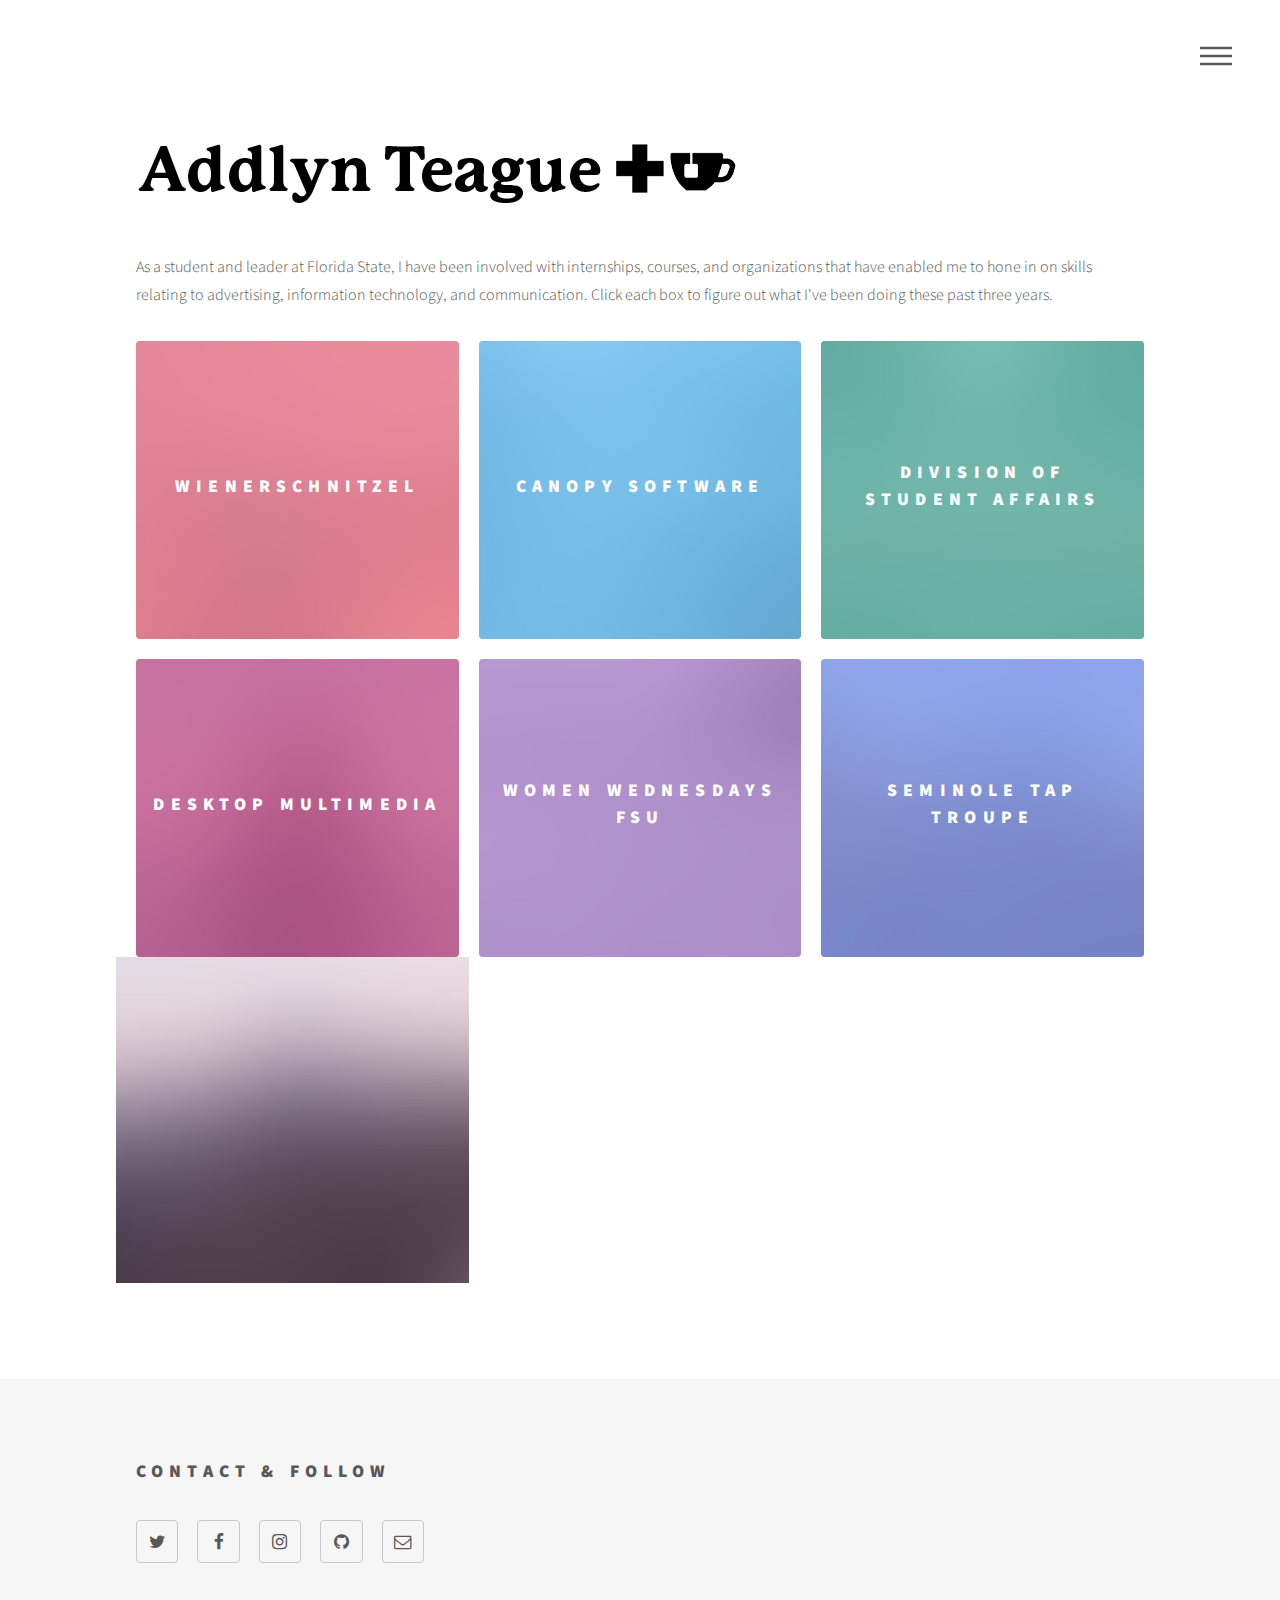
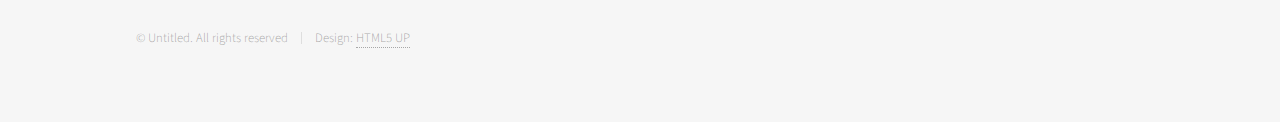
==== index.html @ f4c5b584 "big" ====
<!DOCTYPE HTML>
<!--
	Phantom by HTML5 UP
	html5up.net | @ajlkn
	Free for personal and commercial use under the CCA 3.0 license (html5up.net/license)
-->
<html>
	<head>
		<title>ADDLYN TEAGUE</title>
		<meta charset="utf-8" />
		<meta name="viewport" content="width=device-width, initial-scale=1, user-scalable=no" />
		<link rel="stylesheet" href="assets/css/main.css" />
		<noscript><link rel="stylesheet" href="assets/css/noscript.css" /></noscript>
	</head>
	<body class="is-preload">
		<!-- Wrapper -->
			<div id="wrapper">

				<!-- Header -->
					<header id="header">
						<div class="inner">

							<!-- Logo -->
								<a href="index.html" class="logo">
									<span class="title"><img src="images/webtitle.png" alt="" /></span>
								</a>

							<!-- Nav -->
								<nav>
									<ul>
										<li><a href="#menu">Menu</a></li>
									</ul>
								</nav>

						</div>
					</header>

				<!-- Menu -->
					<nav id="menu">
						<h2>Menu</h2>
						<ul>
							<li><a href="index.html">Home</a></li>
							<li><a href="https://documentcloud.adobe.com/link/track?uri=urn%3Aaaid%3Ascds%3AUS%3A9b84109b-3d82-4b96-ab86-ff96315342b9" target="_blank">Resume</a></li>
							<li><a href="about.html">About</a></li>
						</ul>
					</nav>

				<!-- Main -->
					<div id="main">
						<div class="inner">
							<header>
								<p>As a student and leader at Florida State, I have been involved with internships, courses, and organizations that have enabled me to hone in on skills relating to advertising, information technology, and communication. Click each box to figure out what I've been doing these past three years.</p>
							</header>
							<section class="tiles">
								<article class="style1">
									<span class="image">
										<img src="images/pic01.jpg" alt="" />
									</span>
									<a href="wienerschnitzel.html">
										<h2>Wienerschnitzel</h2>
										<div class="content">
										</div>
									</a>
								</article>
								<article class="style2">
									<span class="image">
										<img src="images/pic02.jpg" alt="" />
									</span>
									<a href="canopy.html">
										<h2>Canopy Software</h2>
										<div class="content">
										</div>
									</a>
								</article>
								<article class="style3">
									<span class="image">
										<img src="images/pic03.jpg" alt="" />
									</span>
									<a href="division.html">
										<h2>Division of Student Affairs</h2>
										<div class="content">
										</div>
									</a>
								</article>
								<article class="style4">
									<span class="image">
										<img src="images/pic04.jpg" alt="" />
									</span>
									<a href="desktop.html">
										<h2>Desktop Multimedia</h2>
										<div class="content">
										</div>
									</a>
								</article>
								<article class="style5">
									<span class="image">
										<img src="images/pic05.jpg" alt="" />
									</span>
									<a href="women.html">
										<h2>Women Wednesdays FSU</h2>
										<div class="content">
										</div>
									</a>
								</article>
								<article class="style6">
									<span class="image">
										<img src="images/pic06.jpg" alt="" />
									</span>
									<a href="taptroupe.html">
										<h2>Seminole Tap Troupe</h2>
										<div class="content">
										</div>
									</a>
								</article>
										<img src="images/pic09.jpg" alt="" />
							</section>
						</div>
					</div>

				<!-- Footer -->
					<footer id="footer">
						<div class="inner">
							
							<section>
								<h2>Contact & Follow</h2>
								<ul class="icons">
									<li><a href="https://twitter.com/AddlynTeague" class="icon style2 fa-twitter" target="_blank"><span class="label">Twitter</span></a></li>
									<li><a href="https://www.facebook.com/addlyn.teague" class="icon style2 fa-facebook" target="_blank"><span class="label">Facebook</span></a></li>
									<li><a href="https://www.instagram.com/add_tea/" class="icon style2 fa-instagram" target="_blank"><span class="label">Instagram</span></a></li>
									<li><a href="https://github.com/addlynteague" class="icon style2 fa-github" target="_blank"><span class="label">GitHub</span></a></li>
									<li><a href="mailto:abt16@my.fsu.edu" class="icon style2 fa-envelope-o"><span class="label">Email</span></a></li>
								</ul>
							</section>
							<ul class="copyright">
								<li>&copy; Untitled. All rights reserved</li><li>Design: <a href="http://html5up.net">HTML5 UP</a></li>
							</ul>
						</div>
					</footer>

			</div>

		<!-- Scripts -->
			<script src="assets/js/jquery.min.js"></script>
			<script src="assets/js/browser.min.js"></script>
			<script src="assets/js/breakpoints.min.js"></script>
			<script src="assets/js/util.js"></script>
			<script src="assets/js/main.js"></script>

	</body>
</html>
---- assets/css/main.css ----
@import url(font-awesome.min.css);
@import url("https://fonts.googleapis.com/css?family=Source+Sans+Pro:300,700,900");

/*
	Phantom by HTML5 UP
	html5up.net | @ajlkn
	Free for personal and commercial use under the CCA 3.0 license (html5up.net/license)
*/

html, body, div, span, applet, object,
iframe, h1, h2, h3, h4, h5, h6, p, blockquote,
pre, a, abbr, acronym, address, big, cite,
code, del, dfn, em, img, ins, kbd, q, s, samp,
small, strike, strong, sub, sup, tt, var, b,
u, i, center, dl, dt, dd, ol, ul, li, fieldset,
form, label, legend, table, caption, tbody,
tfoot, thead, tr, th, td, article, aside,
canvas, details, embed, figure, figcaption,
footer, header, hgroup, menu, nav, output, ruby,
section, summary, time, mark, audio, video {
	margin: 0;
	padding: 0;
	border: 0;
	font-size: 100%;
	font: inherit;
	vertical-align: baseline;}

article, aside, details, figcaption, figure,
footer, header, hgroup, menu, nav, section {
	display: block;}

body {
	line-height: 1;
}

ol, ul {
	list-style: none;
}

blockquote, q {
	quotes: none;
}

	blockquote:before, blockquote:after, q:before, q:after {
		content: '';
		content: none;
	}

table {
	border-collapse: collapse;
	border-spacing: 0;
}

body {
	-webkit-text-size-adjust: none;
}

mark {
	background-color: transparent;
	color: inherit;
}

input::-moz-focus-inner {
	border: 0;
	padding: 0;
}

input, select, textarea {
	-moz-appearance: none;
	-webkit-appearance: none;
	-ms-appearance: none;
	appearance: none;
}

/* Basic */

	@-ms-viewport {
		width: device-width;
	}

	body {
		-ms-overflow-style: scrollbar;
	}

	@media screen and (max-width: 480px) {

		html, body {
			min-width: 320px;
		}

	}

	html {
		box-sizing: border-box;
	}

	*, *:before, *:after {
		box-sizing: inherit;
	}

	body {
		background: #ffffff;
	}

		body.is-preload *, body.is-preload *:before, body.is-preload *:after {
			-moz-animation: none !important;
			-webkit-animation: none !important;
			-ms-animation: none !important;
			animation: none !important;
			-moz-transition: none !important;
			-webkit-transition: none !important;
			-ms-transition: none !important;
			transition: none !important;
		}

/* Type */

	body, input, select, textarea {
		color: #585858;
		font-family: "Source Sans Pro", Helvetica, sans-serif;
		font-size: 16pt;
		font-weight: 300;
		line-height: 1.75;
	}

		@media screen and (max-width: 1680px) {

			body, input, select, textarea {
				font-size: 14pt;
			}

		}

		@media screen and (max-width: 1280px) {

			body, input, select, textarea {
				font-size: 12pt;
			}

		}

	a {
		-moz-transition: border-bottom-color 0.2s ease, color 0.2s ease;
		-webkit-transition: border-bottom-color 0.2s ease, color 0.2s ease;
		-ms-transition: border-bottom-color 0.2s ease, color 0.2s ease;
		transition: border-bottom-color 0.2s ease, color 0.2s ease;
		text-decoration: none;
		color: #585858;
		border-bottom: dotted 1px rgba(88, 88, 88, 0.5);
	}

		a:hover {
			border-bottom-color: transparent;
			color: #f2849e !important;
		}

	strong, b {
		font-weight: 900;
	}

	em, i {
		font-style: italic;
	}

	p {
		margin: 0 0 2em 0;
	}

	h1 {
		font-size: 2.75em;
		font-weight: 700;
		line-height: 1.3;
		margin: 0 0 1em 0;
		letter-spacing: -0.035em;
	}

		h1 a {
			color: inherit;
		}

		@media screen and (max-width: 736px) {

			h1 {
				font-size: 2em;
				margin: 0 0 1em 0;
			}

		}

		@media screen and (max-width: 360px) {

			h1 {
				font-size: 1.75em;
			}

		}

	h2, h3, h4, h5, h6 {
		font-weight: 900;
		line-height: 1.5;
		margin: 0 0 2em 0;
		text-transform: uppercase;
		letter-spacing: 0.35em;
	}

		h2 a, h3 a, h4 a, h5 a, h6 a {
			color: inherit;
		}

	h2 {
		font-size: 1.1em;
	}

	h3 {
		font-size: 1em;
	}

	h4 {
		font-size: 0.8em;
	}

	h5 {
		font-size: 0.8em;
	}

	h6 {
		font-size: 0.8em;
	}

	@media screen and (max-width: 980px) {

		h1 br, h2 br, h3 br, h4 br, h5 br, h6 br {
			display: none;
		}

	}

	@media screen and (max-width: 736px) {

		h2 {
			font-size: 1em;
		}

		h3 {
			font-size: 0.8em;
		}

	}

	sub {
		font-size: 0.8em;
		position: relative;
		top: 0.5em;
	}

	sup {
		font-size: 0.8em;
		position: relative;
		top: -0.5em;
	}

	blockquote {
		border-left: solid 4px #c9c9c9;
		font-style: italic;
		margin: 0 0 2em 0;
		padding: 0.5em 0 0.5em 2em;
	}

	code {
		background: rgba(144, 144, 144, 0.075);
		border-radius: 4px;
		border: solid 1px #c9c9c9;
		font-family: "Courier New", monospace;
		font-size: 0.9em;
		margin: 0 0.25em;
		padding: 0.25em 0.65em;
	}

	pre {
		-webkit-overflow-scrolling: touch;
		font-family: "Courier New", monospace;
		font-size: 0.9em;
		margin: 0 0 2em 0;
	}

		pre code {
			display: block;
			line-height: 1.75;
			padding: 1em 1.5em;
			overflow-x: auto;
		}

	hr {
		border: 0;
		border-bottom: solid 1px #c9c9c9;
		margin: 2em 0;
	}

		hr.major {
			margin: 3em 0;
		}

	.align-left {
		text-align: left;
	}

	.align-center {
		text-align: center;
	}

	.align-right {
		text-align: right;
	}

/* Row */

	.row {
		display: flex;
		flex-wrap: wrap;
		box-sizing: border-box;
		align-items: stretch;
	}

		.row > * {
			box-sizing: border-box;
		}

		.row.gtr-uniform > * > :last-child {
			margin-bottom: 0;
		}

		.row.aln-left {
			justify-content: flex-start;
		}

		.row.aln-center {
			justify-content: center;
		}

		.row.aln-right {
			justify-content: flex-end;
		}

		.row.aln-top {
			align-items: flex-start;
		}

		.row.aln-middle {
			align-items: center;
		}

		.row.aln-bottom {
			align-items: flex-end;
		}

		.row > .imp {
			order: -1;
		}

		.row > .col-1 {
			width: 8.3333333333%;
		}

		.row > .off-1 {
			margin-left: 8.3333333333%;
		}

		.row > .col-2 {
			width: 16.6666666667%;
		}

		.row > .off-2 {
			margin-left: 16.6666666667%;
		}

		.row > .col-3 {
			width: 25%;
		}

		.row > .off-3 {
			margin-left: 25%;
		}

		.row > .col-4 {
			width: 33.3333333333%;
		}

		.row > .off-4 {
			margin-left: 33.3333333333%;
		}

		.row > .col-5 {
			width: 41.6666666667%;
		}

		.row > .off-5 {
			margin-left: 41.6666666667%;
		}

		.row > .col-6 {
			width: 50%;
		}

		.row > .off-6 {
			margin-left: 50%;
		}

		.row > .col-7 {
			width: 58.3333333333%;
		}

		.row > .off-7 {
			margin-left: 58.3333333333%;
		}

		.row > .col-8 {
			width: 66.6666666667%;
		}

		.row > .off-8 {
			margin-left: 66.6666666667%;
		}

		.row > .col-9 {
			width: 75%;
		}

		.row > .off-9 {
			margin-left: 75%;
		}

		.row > .col-10 {
			width: 83.3333333333%;
		}

		.row > .off-10 {
			margin-left: 83.3333333333%;
		}

		.row > .col-11 {
			width: 91.6666666667%;
		}

		.row > .off-11 {
			margin-left: 91.6666666667%;
		}

		.row > .col-12 {
			width: 100%;
		}

		.row > .off-12 {
			margin-left: 100%;
		}

		.row.gtr-0 {
			margin-top: 0;
			margin-left: 0em;
		}

			.row.gtr-0 > * {
				padding: 0 0 0 0em;
			}

			.row.gtr-0.gtr-uniform {
				margin-top: 0em;
			}

				.row.gtr-0.gtr-uniform > * {
					padding-top: 0em;
				}

		.row.gtr-25 {
			margin-top: 0;
			margin-left: -0.5em;
		}

			.row.gtr-25 > * {
				padding: 0 0 0 0.5em;
			}

			.row.gtr-25.gtr-uniform {
				margin-top: -0.5em;
			}

				.row.gtr-25.gtr-uniform > * {
					padding-top: 0.5em;
				}

		.row.gtr-50 {
			margin-top: 0;
			margin-left: -1em;
		}

			.row.gtr-50 > * {
				padding: 0 0 0 1em;
			}

			.row.gtr-50.gtr-uniform {
				margin-top: -1em;
			}

				.row.gtr-50.gtr-uniform > * {
					padding-top: 1em;
				}

		.row {
			margin-top: 0;
			margin-left: -2em;
		}

			.row > * {
				padding: 0 0 0 2em;
			}

			.row.gtr-uniform {
				margin-top: -2em;
			}

				.row.gtr-uniform > * {
					padding-top: 2em;
				}

		.row.gtr-150 {
			margin-top: 0;
			margin-left: -3em;
		}

			.row.gtr-150 > * {
				padding: 0 0 0 3em;
			}

			.row.gtr-150.gtr-uniform {
				margin-top: -3em;
			}

				.row.gtr-150.gtr-uniform > * {
					padding-top: 3em;
				}

		.row.gtr-200 {
			margin-top: 0;
			margin-left: -4em;
		}

			.row.gtr-200 > * {
				padding: 0 0 0 4em;
			}

			.row.gtr-200.gtr-uniform {
				margin-top: -4em;
			}

				.row.gtr-200.gtr-uniform > * {
					padding-top: 4em;
				}

		@media screen and (max-width: 1680px) {

			.row {
				display: flex;
				flex-wrap: wrap;
				box-sizing: border-box;
				align-items: stretch;
			}

				.row > * {
					box-sizing: border-box;
				}

				.row.gtr-uniform > * > :last-child {
					margin-bottom: 0;
				}

				.row.aln-left {
					justify-content: flex-start;
				}

				.row.aln-center {
					justify-content: center;
				}

				.row.aln-right {
					justify-content: flex-end;
				}

				.row.aln-top {
					align-items: flex-start;
				}

				.row.aln-middle {
					align-items: center;
				}

				.row.aln-bottom {
					align-items: flex-end;
				}

				.row > .imp-xlarge {
					order: -1;
				}

				.row > .col-1-xlarge {
					width: 8.3333333333%;
				}

				.row > .off-1-xlarge {
					margin-left: 8.3333333333%;
				}

				.row > .col-2-xlarge {
					width: 16.6666666667%;
				}

				.row > .off-2-xlarge {
					margin-left: 16.6666666667%;
				}

				.row > .col-3-xlarge {
					width: 25%;
				}

				.row > .off-3-xlarge {
					margin-left: 25%;
				}

				.row > .col-4-xlarge {
					width: 33.3333333333%;
				}

				.row > .off-4-xlarge {
					margin-left: 33.3333333333%;
				}

				.row > .col-5-xlarge {
					width: 41.6666666667%;
				}

				.row > .off-5-xlarge {
					margin-left: 41.6666666667%;
				}

				.row > .col-6-xlarge {
					width: 50%;
				}

				.row > .off-6-xlarge {
					margin-left: 50%;
				}

				.row > .col-7-xlarge {
					width: 58.3333333333%;
				}

				.row > .off-7-xlarge {
					margin-left: 58.3333333333%;
				}

				.row > .col-8-xlarge {
					width: 66.6666666667%;
				}

				.row > .off-8-xlarge {
					margin-left: 66.6666666667%;
				}

				.row > .col-9-xlarge {
					width: 75%;
				}

				.row > .off-9-xlarge {
					margin-left: 75%;
				}

				.row > .col-10-xlarge {
					width: 83.3333333333%;
				}

				.row > .off-10-xlarge {
					margin-left: 83.3333333333%;
				}

				.row > .col-11-xlarge {
					width: 91.6666666667%;
				}

				.row > .off-11-xlarge {
					margin-left: 91.6666666667%;
				}

				.row > .col-12-xlarge {
					width: 100%;
				}

				.row > .off-12-xlarge {
					margin-left: 100%;
				}

				.row.gtr-0 {
					margin-top: 0;
					margin-left: 0em;
				}

					.row.gtr-0 > * {
						padding: 0 0 0 0em;
					}

					.row.gtr-0.gtr-uniform {
						margin-top: 0em;
					}

						.row.gtr-0.gtr-uniform > * {
							padding-top: 0em;
						}

				.row.gtr-25 {
					margin-top: 0;
					margin-left: -0.5em;
				}

					.row.gtr-25 > * {
						padding: 0 0 0 0.5em;
					}

					.row.gtr-25.gtr-uniform {
						margin-top: -0.5em;
					}

						.row.gtr-25.gtr-uniform > * {
							padding-top: 0.5em;
						}

				.row.gtr-50 {
					margin-top: 0;
					margin-left: -1em;
				}

					.row.gtr-50 > * {
						padding: 0 0 0 1em;
					}

					.row.gtr-50.gtr-uniform {
						margin-top: -1em;
					}

						.row.gtr-50.gtr-uniform > * {
							padding-top: 1em;
						}

				.row {
					margin-top: 0;
					margin-left: -2em;
				}

					.row > * {
						padding: 0 0 0 2em;
					}

					.row.gtr-uniform {
						margin-top: -2em;
					}

						.row.gtr-uniform > * {
							padding-top: 2em;
						}

				.row.gtr-150 {
					margin-top: 0;
					margin-left: -3em;
				}

					.row.gtr-150 > * {
						padding: 0 0 0 3em;
					}

					.row.gtr-150.gtr-uniform {
						margin-top: -3em;
					}

						.row.gtr-150.gtr-uniform > * {
							padding-top: 3em;
						}

				.row.gtr-200 {
					margin-top: 0;
					margin-left: -4em;
				}

					.row.gtr-200 > * {
						padding: 0 0 0 4em;
					}

					.row.gtr-200.gtr-uniform {
						margin-top: -4em;
					}

						.row.gtr-200.gtr-uniform > * {
							padding-top: 4em;
						}

		}

		@media screen and (max-width: 1280px) {

			.row {
				display: flex;
				flex-wrap: wrap;
				box-sizing: border-box;
				align-items: stretch;
			}

				.row > * {
					box-sizing: border-box;
				}

				.row.gtr-uniform > * > :last-child {
					margin-bottom: 0;
				}

				.row.aln-left {
					justify-content: flex-start;
				}

				.row.aln-center {
					justify-content: center;
				}

				.row.aln-right {
					justify-content: flex-end;
				}

				.row.aln-top {
					align-items: flex-start;
				}

				.row.aln-middle {
					align-items: center;
				}

				.row.aln-bottom {
					align-items: flex-end;
				}

				.row > .imp-large {
					order: -1;
				}

				.row > .col-1-large {
					width: 8.3333333333%;
				}

				.row > .off-1-large {
					margin-left: 8.3333333333%;
				}

				.row > .col-2-large {
					width: 16.6666666667%;
				}

				.row > .off-2-large {
					margin-left: 16.6666666667%;
				}

				.row > .col-3-large {
					width: 25%;
				}

				.row > .off-3-large {
					margin-left: 25%;
				}

				.row > .col-4-large {
					width: 33.3333333333%;
				}

				.row > .off-4-large {
					margin-left: 33.3333333333%;
				}

				.row > .col-5-large {
					width: 41.6666666667%;
				}

				.row > .off-5-large {
					margin-left: 41.6666666667%;
				}

				.row > .col-6-large {
					width: 50%;
				}

				.row > .off-6-large {
					margin-left: 50%;
				}

				.row > .col-7-large {
					width: 58.3333333333%;
				}

				.row > .off-7-large {
					margin-left: 58.3333333333%;
				}

				.row > .col-8-large {
					width: 66.6666666667%;
				}

				.row > .off-8-large {
					margin-left: 66.6666666667%;
				}

				.row > .col-9-large {
					width: 75%;
				}

				.row > .off-9-large {
					margin-left: 75%;
				}

				.row > .col-10-large {
					width: 83.3333333333%;
				}

				.row > .off-10-large {
					margin-left: 83.3333333333%;
				}

				.row > .col-11-large {
					width: 91.6666666667%;
				}

				.row > .off-11-large {
					margin-left: 91.6666666667%;
				}

				.row > .col-12-large {
					width: 100%;
				}

				.row > .off-12-large {
					margin-left: 100%;
				}

				.row.gtr-0 {
					margin-top: 0;
					margin-left: 0em;
				}

					.row.gtr-0 > * {
						padding: 0 0 0 0em;
					}

					.row.gtr-0.gtr-uniform {
						margin-top: 0em;
					}

						.row.gtr-0.gtr-uniform > * {
							padding-top: 0em;
						}

				.row.gtr-25 {
					margin-top: 0;
					margin-left: -0.5em;
				}

					.row.gtr-25 > * {
						padding: 0 0 0 0.5em;
					}

					.row.gtr-25.gtr-uniform {
						margin-top: -0.5em;
					}

						.row.gtr-25.gtr-uniform > * {
							padding-top: 0.5em;
						}

				.row.gtr-50 {
					margin-top: 0;
					margin-left: -1em;
				}

					.row.gtr-50 > * {
						padding: 0 0 0 1em;
					}

					.row.gtr-50.gtr-uniform {
						margin-top: -1em;
					}

						.row.gtr-50.gtr-uniform > * {
							padding-top: 1em;
						}

				.row {
					margin-top: 0;
					margin-left: -2em;
				}

					.row > * {
						padding: 0 0 0 2em;
					}

					.row.gtr-uniform {
						margin-top: -2em;
					}

						.row.gtr-uniform > * {
							padding-top: 2em;
						}

				.row.gtr-150 {
					margin-top: 0;
					margin-left: -3em;
				}

					.row.gtr-150 > * {
						padding: 0 0 0 3em;
					}

					.row.gtr-150.gtr-uniform {
						margin-top: -3em;
					}

						.row.gtr-150.gtr-uniform > * {
							padding-top: 3em;
						}

				.row.gtr-200 {
					margin-top: 0;
					margin-left: -4em;
				}

					.row.gtr-200 > * {
						padding: 0 0 0 4em;
					}

					.row.gtr-200.gtr-uniform {
						margin-top: -4em;
					}

						.row.gtr-200.gtr-uniform > * {
							padding-top: 4em;
						}

		}

		@media screen and (max-width: 980px) {

			.row {
				display: flex;
				flex-wrap: wrap;
				box-sizing: border-box;
				align-items: stretch;
			}

				.row > * {
					box-sizing: border-box;
				}

				.row.gtr-uniform > * > :last-child {
					margin-bottom: 0;
				}

				.row.aln-left {
					justify-content: flex-start;
				}

				.row.aln-center {
					justify-content: center;
				}

				.row.aln-right {
					justify-content: flex-end;
				}

				.row.aln-top {
					align-items: flex-start;
				}

				.row.aln-middle {
					align-items: center;
				}

				.row.aln-bottom {
					align-items: flex-end;
				}

				.row > .imp-medium {
					order: -1;
				}

				.row > .col-1-medium {
					width: 8.3333333333%;
				}

				.row > .off-1-medium {
					margin-left: 8.3333333333%;
				}

				.row > .col-2-medium {
					width: 16.6666666667%;
				}

				.row > .off-2-medium {
					margin-left: 16.6666666667%;
				}

				.row > .col-3-medium {
					width: 25%;
				}

				.row > .off-3-medium {
					margin-left: 25%;
				}

				.row > .col-4-medium {
					width: 33.3333333333%;
				}

				.row > .off-4-medium {
					margin-left: 33.3333333333%;
				}

				.row > .col-5-medium {
					width: 41.6666666667%;
				}

				.row > .off-5-medium {
					margin-left: 41.6666666667%;
				}

				.row > .col-6-medium {
					width: 50%;
				}

				.row > .off-6-medium {
					margin-left: 50%;
				}

				.row > .col-7-medium {
					width: 58.3333333333%;
				}

				.row > .off-7-medium {
					margin-left: 58.3333333333%;
				}

				.row > .col-8-medium {
					width: 66.6666666667%;
				}

				.row > .off-8-medium {
					margin-left: 66.6666666667%;
				}

				.row > .col-9-medium {
					width: 75%;
				}

				.row > .off-9-medium {
					margin-left: 75%;
				}

				.row > .col-10-medium {
					width: 83.3333333333%;
				}

				.row > .off-10-medium {
					margin-left: 83.3333333333%;
				}

				.row > .col-11-medium {
					width: 91.6666666667%;
				}

				.row > .off-11-medium {
					margin-left: 91.6666666667%;
				}

				.row > .col-12-medium {
					width: 100%;
				}

				.row > .off-12-medium {
					margin-left: 100%;
				}

				.row.gtr-0 {
					margin-top: 0;
					margin-left: 0em;
				}

					.row.gtr-0 > * {
						padding: 0 0 0 0em;
					}

					.row.gtr-0.gtr-uniform {
						margin-top: 0em;
					}

						.row.gtr-0.gtr-uniform > * {
							padding-top: 0em;
						}

				.row.gtr-25 {
					margin-top: 0;
					margin-left: -0.375em;
				}

					.row.gtr-25 > * {
						padding: 0 0 0 0.375em;
					}

					.row.gtr-25.gtr-uniform {
						margin-top: -0.375em;
					}

						.row.gtr-25.gtr-uniform > * {
							padding-top: 0.375em;
						}

				.row.gtr-50 {
					margin-top: 0;
					margin-left: -0.75em;
				}

					.row.gtr-50 > * {
						padding: 0 0 0 0.75em;
					}

					.row.gtr-50.gtr-uniform {
						margin-top: -0.75em;
					}

						.row.gtr-50.gtr-uniform > * {
							padding-top: 0.75em;
						}

				.row {
					margin-top: 0;
					margin-left: -1.5em;
				}

					.row > * {
						padding: 0 0 0 1.5em;
					}

					.row.gtr-uniform {
						margin-top: -1.5em;
					}

						.row.gtr-uniform > * {
							padding-top: 1.5em;
						}

				.row.gtr-150 {
					margin-top: 0;
					margin-left: -2.25em;
				}

					.row.gtr-150 > * {
						padding: 0 0 0 2.25em;
					}

					.row.gtr-150.gtr-uniform {
						margin-top: -2.25em;
					}

						.row.gtr-150.gtr-uniform > * {
							padding-top: 2.25em;
						}

				.row.gtr-200 {
					margin-top: 0;
					margin-left: -3em;
				}

					.row.gtr-200 > * {
						padding: 0 0 0 3em;
					}

					.row.gtr-200.gtr-uniform {
						margin-top: -3em;
					}

						.row.gtr-200.gtr-uniform > * {
							padding-top: 3em;
						}

		}

		@media screen and (max-width: 736px) {

			.row {
				display: flex;
				flex-wrap: wrap;
				box-sizing: border-box;
				align-items: stretch;
			}

				.row > * {
					box-sizing: border-box;
				}

				.row.gtr-uniform > * > :last-child {
					margin-bottom: 0;
				}

				.row.aln-left {
					justify-content: flex-start;
				}

				.row.aln-center {
					justify-content: center;
				}

				.row.aln-right {
					justify-content: flex-end;
				}

				.row.aln-top {
					align-items: flex-start;
				}

				.row.aln-middle {
					align-items: center;
				}

				.row.aln-bottom {
					align-items: flex-end;
				}

				.row > .imp-small {
					order: -1;
				}

				.row > .col-1-small {
					width: 8.3333333333%;
				}

				.row > .off-1-small {
					margin-left: 8.3333333333%;
				}

				.row > .col-2-small {
					width: 16.6666666667%;
				}

				.row > .off-2-small {
					margin-left: 16.6666666667%;
				}

				.row > .col-3-small {
					width: 25%;
				}

				.row > .off-3-small {
					margin-left: 25%;
				}

				.row > .col-4-small {
					width: 33.3333333333%;
				}

				.row > .off-4-small {
					margin-left: 33.3333333333%;
				}

				.row > .col-5-small {
					width: 41.6666666667%;
				}

				.row > .off-5-small {
					margin-left: 41.6666666667%;
				}

				.row > .col-6-small {
					width: 50%;
				}

				.row > .off-6-small {
					margin-left: 50%;
				}

				.row > .col-7-small {
					width: 58.3333333333%;
				}

				.row > .off-7-small {
					margin-left: 58.3333333333%;
				}

				.row > .col-8-small {
					width: 66.6666666667%;
				}

				.row > .off-8-small {
					margin-left: 66.6666666667%;
				}

				.row > .col-9-small {
					width: 75%;
				}

				.row > .off-9-small {
					margin-left: 75%;
				}

				.row > .col-10-small {
					width: 83.3333333333%;
				}

				.row > .off-10-small {
					margin-left: 83.3333333333%;
				}

				.row > .col-11-small {
					width: 91.6666666667%;
				}

				.row > .off-11-small {
					margin-left: 91.6666666667%;
				}

				.row > .col-12-small {
					width: 100%;
				}

				.row > .off-12-small {
					margin-left: 100%;
				}

				.row.gtr-0 {
					margin-top: 0;
					margin-left: 0em;
				}

					.row.gtr-0 > * {
						padding: 0 0 0 0em;
					}

					.row.gtr-0.gtr-uniform {
						margin-top: 0em;
					}

						.row.gtr-0.gtr-uniform > * {
							padding-top: 0em;
						}

				.row.gtr-25 {
					margin-top: 0;
					margin-left: -0.25em;
				}

					.row.gtr-25 > * {
						padding: 0 0 0 0.25em;
					}

					.row.gtr-25.gtr-uniform {
						margin-top: -0.25em;
					}

						.row.gtr-25.gtr-uniform > * {
							padding-top: 0.25em;
						}

				.row.gtr-50 {
					margin-top: 0;
					margin-left: -0.5em;
				}

					.row.gtr-50 > * {
						padding: 0 0 0 0.5em;
					}

					.row.gtr-50.gtr-uniform {
						margin-top: -0.5em;
					}

						.row.gtr-50.gtr-uniform > * {
							padding-top: 0.5em;
						}

				.row {
					margin-top: 0;
					margin-left: -1em;
				}

					.row > * {
						padding: 0 0 0 1em;
					}

					.row.gtr-uniform {
						margin-top: -1em;
					}

						.row.gtr-uniform > * {
							padding-top: 1em;
						}

				.row.gtr-150 {
					margin-top: 0;
					margin-left: -1.5em;
				}

					.row.gtr-150 > * {
						padding: 0 0 0 1.5em;
					}

					.row.gtr-150.gtr-uniform {
						margin-top: -1.5em;
					}

						.row.gtr-150.gtr-uniform > * {
							padding-top: 1.5em;
						}

				.row.gtr-200 {
					margin-top: 0;
					margin-left: -2em;
				}

					.row.gtr-200 > * {
						padding: 0 0 0 2em;
					}

					.row.gtr-200.gtr-uniform {
						margin-top: -2em;
					}

						.row.gtr-200.gtr-uniform > * {
							padding-top: 2em;
						}

		}

		@media screen and (max-width: 480px) {

			.row {
				display: flex;
				flex-wrap: wrap;
				box-sizing: border-box;
				align-items: stretch;
			}

				.row > * {
					box-sizing: border-box;
				}

				.row.gtr-uniform > * > :last-child {
					margin-bottom: 0;
				}

				.row.aln-left {
					justify-content: flex-start;
				}

				.row.aln-center {
					justify-content: center;
				}

				.row.aln-right {
					justify-content: flex-end;
				}

				.row.aln-top {
					align-items: flex-start;
				}

				.row.aln-middle {
					align-items: center;
				}

				.row.aln-bottom {
					align-items: flex-end;
				}

				.row > .imp-xsmall {
					order: -1;
				}

				.row > .col-1-xsmall {
					width: 8.3333333333%;
				}

				.row > .off-1-xsmall {
					margin-left: 8.3333333333%;
				}

				.row > .col-2-xsmall {
					width: 16.6666666667%;
				}

				.row > .off-2-xsmall {
					margin-left: 16.6666666667%;
				}

				.row > .col-3-xsmall {
					width: 25%;
				}

				.row > .off-3-xsmall {
					margin-left: 25%;
				}

				.row > .col-4-xsmall {
					width: 33.3333333333%;
				}

				.row > .off-4-xsmall {
					margin-left: 33.3333333333%;
				}

				.row > .col-5-xsmall {
					width: 41.6666666667%;
				}

				.row > .off-5-xsmall {
					margin-left: 41.6666666667%;
				}

				.row > .col-6-xsmall {
					width: 50%;
				}

				.row > .off-6-xsmall {
					margin-left: 50%;
				}

				.row > .col-7-xsmall {
					width: 58.3333333333%;
				}

				.row > .off-7-xsmall {
					margin-left: 58.3333333333%;
				}

				.row > .col-8-xsmall {
					width: 66.6666666667%;
				}

				.row > .off-8-xsmall {
					margin-left: 66.6666666667%;
				}

				.row > .col-9-xsmall {
					width: 75%;
				}

				.row > .off-9-xsmall {
					margin-left: 75%;
				}

				.row > .col-10-xsmall {
					width: 83.3333333333%;
				}

				.row > .off-10-xsmall {
					margin-left: 83.3333333333%;
				}

				.row > .col-11-xsmall {
					width: 91.6666666667%;
				}

				.row > .off-11-xsmall {
					margin-left: 91.6666666667%;
				}

				.row > .col-12-xsmall {
					width: 100%;
				}

				.row > .off-12-xsmall {
					margin-left: 100%;
				}

				.row.gtr-0 {
					margin-top: 0;
					margin-left: 0em;
				}

					.row.gtr-0 > * {
						padding: 0 0 0 0em;
					}

					.row.gtr-0.gtr-uniform {
						margin-top: 0em;
					}

						.row.gtr-0.gtr-uniform > * {
							padding-top: 0em;
						}

				.row.gtr-25 {
					margin-top: 0;
					margin-left: -0.25em;
				}

					.row.gtr-25 > * {
						padding: 0 0 0 0.25em;
					}

					.row.gtr-25.gtr-uniform {
						margin-top: -0.25em;
					}

						.row.gtr-25.gtr-uniform > * {
							padding-top: 0.25em;
						}

				.row.gtr-50 {
					margin-top: 0;
					margin-left: -0.5em;
				}

					.row.gtr-50 > * {
						padding: 0 0 0 0.5em;
					}

					.row.gtr-50.gtr-uniform {
						margin-top: -0.5em;
					}

						.row.gtr-50.gtr-uniform > * {
							padding-top: 0.5em;
						}

				.row {
					margin-top: 0;
					margin-left: -1em;
				}

					.row > * {
						padding: 0 0 0 1em;
					}

					.row.gtr-uniform {
						margin-top: -1em;
					}

						.row.gtr-uniform > * {
							padding-top: 1em;
						}

				.row.gtr-150 {
					margin-top: 0;
					margin-left: -1.5em;
				}

					.row.gtr-150 > * {
						padding: 0 0 0 1.5em;
					}

					.row.gtr-150.gtr-uniform {
						margin-top: -1.5em;
					}

						.row.gtr-150.gtr-uniform > * {
							padding-top: 1.5em;
						}

				.row.gtr-200 {
					margin-top: 0;
					margin-left: -2em;
				}

					.row.gtr-200 > * {
						padding: 0 0 0 2em;
					}

					.row.gtr-200.gtr-uniform {
						margin-top: -2em;
					}

						.row.gtr-200.gtr-uniform > * {
							padding-top: 2em;
						}

		}

/* Section/Article */

	section.special, article.special {
		text-align: center;
	}

	header p {
		margin-top: -1em;
	}

	@media screen and (max-width: 736px) {

		header p {
			margin-top: 0;
		}

	}

/* Icon */

	.icon {
		text-decoration: none;
		border-bottom: none;
		position: relative;
	}

		.icon:before {
			-moz-osx-font-smoothing: grayscale;
			-webkit-font-smoothing: antialiased;
			font-family: FontAwesome;
			font-style: normal;
			font-weight: normal;
			text-transform: none !important;
		}

		.icon > .label {
			display: none;
		}

		.icon.style2 {
			-moz-transition: background-color 0.2s ease-in-out, color 0.2s ease-in-out, border-color 0.2s ease-in-out;
			-webkit-transition: background-color 0.2s ease-in-out, color 0.2s ease-in-out, border-color 0.2s ease-in-out;
			-ms-transition: background-color 0.2s ease-in-out, color 0.2s ease-in-out, border-color 0.2s ease-in-out;
			transition: background-color 0.2s ease-in-out, color 0.2s ease-in-out, border-color 0.2s ease-in-out;
			background-color: transparent;
			border: solid 1px #c9c9c9;
			border-radius: 4px;
			width: 2.65em;
			height: 2.65em;
			display: inline-block;
			text-align: center;
			line-height: 2.65em;
			color: inherit;
		}

			.icon.style2:before {
				font-size: 1.1em;
			}

			.icon.style2:hover {
				color: #f2849e;
				border-color: #f2849e;
			}

			.icon.style2:active {
				background-color: rgba(242, 132, 158, 0.1);
			}

/* List */

	ol {
		list-style: decimal;
		margin: 0 0 2em 0;
		padding-left: 1.25em;
	}

		ol li {
			padding-left: 0.25em;
		}

	ul {
		list-style: disc;
		margin: 0 0 2em 0;
		padding-left: 1em;
	}

		ul li {
			padding-left: 0.5em;
		}

		ul.alt {
			list-style: none;
			padding-left: 0;
		}

			ul.alt li {
				border-top: solid 1px #c9c9c9;
				padding: 0.5em 0;
			}

				ul.alt li:first-child {
					border-top: 0;
					padding-top: 0;
				}

	dl {
		margin: 0 0 2em 0;
	}

		dl dt {
			display: block;
			font-weight: 900;
			margin: 0 0 1em 0;
		}

		dl dd {
			margin-left: 2em;
		}

/* Actions */

	ul.actions {
		display: -moz-flex;
		display: -webkit-flex;
		display: -ms-flex;
		display: flex;
		cursor: default;
		list-style: none;
		margin-left: -1em;
		padding-left: 0;
	}

		ul.actions li {
			padding: 0 0 0 1em;
			vertical-align: middle;
		}

		ul.actions.special {
			-moz-justify-content: center;
			-webkit-justify-content: center;
			-ms-justify-content: center;
			justify-content: center;
			width: 100%;
			margin-left: 0;
		}

			ul.actions.special li:first-child {
				padding-left: 0;
			}

		ul.actions.stacked {
			-moz-flex-direction: column;
			-webkit-flex-direction: column;
			-ms-flex-direction: column;
			flex-direction: column;
			margin-left: 0;
		}

			ul.actions.stacked li {
				padding: 1.3em 0 0 0;
			}

				ul.actions.stacked li:first-child {
					padding-top: 0;
				}

		ul.actions.fit {
			width: calc(100% + 1em);
		}

			ul.actions.fit li {
				-moz-flex-grow: 1;
				-webkit-flex-grow: 1;
				-ms-flex-grow: 1;
				flex-grow: 1;
				-moz-flex-shrink: 1;
				-webkit-flex-shrink: 1;
				-ms-flex-shrink: 1;
				flex-shrink: 1;
				width: 100%;
			}

				ul.actions.fit li > * {
					width: 100%;
				}

			ul.actions.fit.stacked {
				width: 100%;
			}

		@media screen and (max-width: 480px) {

			ul.actions:not(.fixed) {
				-moz-flex-direction: column;
				-webkit-flex-direction: column;
				-ms-flex-direction: column;
				flex-direction: column;
				margin-left: 0;
				width: 100% !important;
			}

				ul.actions:not(.fixed) li {
					-moz-flex-grow: 1;
					-webkit-flex-grow: 1;
					-ms-flex-grow: 1;
					flex-grow: 1;
					-moz-flex-shrink: 1;
					-webkit-flex-shrink: 1;
					-ms-flex-shrink: 1;
					flex-shrink: 1;
					padding: 1em 0 0 0;
					text-align: center;
					width: 100%;
				}

					ul.actions:not(.fixed) li > * {
						width: 100%;
					}

					ul.actions:not(.fixed) li:first-child {
						padding-top: 0;
					}

					ul.actions:not(.fixed) li input[type="submit"],
					ul.actions:not(.fixed) li input[type="reset"],
					ul.actions:not(.fixed) li input[type="button"],
					ul.actions:not(.fixed) li button,
					ul.actions:not(.fixed) li .button {
						width: 100%;
					}

						ul.actions:not(.fixed) li input[type="submit"].icon:before,
						ul.actions:not(.fixed) li input[type="reset"].icon:before,
						ul.actions:not(.fixed) li input[type="button"].icon:before,
						ul.actions:not(.fixed) li button.icon:before,
						ul.actions:not(.fixed) li .button.icon:before {
							margin-left: -0.5rem;
						}

		}

/* Icons */

	ul.icons {
		cursor: default;
		list-style: none;
		padding-left: 0;
		margin: -1em 0 2em -1em;
	}

		ul.icons li {
			display: inline-block;
			padding: 1em 0 0 1em;
		}

/* Form */

	form {
		margin: 0 0 2em 0;
		overflow-x: hidden;
	}

		form > :last-child {
			margin-bottom: 0;
		}

		form > .fields {
			display: -moz-flex;
			display: -webkit-flex;
			display: -ms-flex;
			display: flex;
			-moz-flex-wrap: wrap;
			-webkit-flex-wrap: wrap;
			-ms-flex-wrap: wrap;
			flex-wrap: wrap;
			width: calc(100% + 3em);
			margin: -1.5em 0 2em -1.5em;
		}

			form > .fields > .field {
				-moz-flex-grow: 0;
				-webkit-flex-grow: 0;
				-ms-flex-grow: 0;
				flex-grow: 0;
				-moz-flex-shrink: 0;
				-webkit-flex-shrink: 0;
				-ms-flex-shrink: 0;
				flex-shrink: 0;
				padding: 1.5em 0 0 1.5em;
				width: calc(100% - 1.5em);
			}

				form > .fields > .field.half {
					width: calc(50% - 0.75em);
				}

				form > .fields > .field.third {
					width: calc(100%/3 - 0.5em);
				}

				form > .fields > .field.quarter {
					width: calc(25% - 0.375em);
				}

		@media screen and (max-width: 480px) {

			form > .fields {
				width: calc(100% + 3em);
				margin: -1.5em 0 2em -1.5em;
			}

				form > .fields > .field {
					padding: 1.5em 0 0 1.5em;
					width: calc(100% - 1.5em);
				}

					form > .fields > .field.half {
						width: calc(100% - 1.5em);
					}

					form > .fields > .field.third {
						width: calc(100% - 1.5em);
					}

					form > .fields > .field.quarter {
						width: calc(100% - 1.5em);
					}

		}

	label {
		display: block;
		font-size: 0.9em;
		font-weight: 900;
		margin: 0 0 1em 0;
	}

	input[type="text"],
	input[type="password"],
	input[type="email"],
	input[type="tel"],
	select,
	textarea {
		-moz-appearance: none;
		-webkit-appearance: none;
		-ms-appearance: none;
		appearance: none;
		background-color: transparent;
		border: none;
		border-radius: 0;
		border-bottom: solid 1px #c9c9c9;
		color: inherit;
		display: block;
		outline: 0;
		padding: 0;
		text-decoration: none;
		width: 100%;
	}

		input[type="text"]:invalid,
		input[type="password"]:invalid,
		input[type="email"]:invalid,
		input[type="tel"]:invalid,
		select:invalid,
		textarea:invalid {
			box-shadow: none;
		}

		input[type="text"]:focus,
		input[type="password"]:focus,
		input[type="email"]:focus,
		input[type="tel"]:focus,
		select:focus,
		textarea:focus {
			border-bottom-color: #f2849e;
			box-shadow: inset 0 -1px 0 0 #f2849e;
		}

	select {
		background-image: url("data:image/svg+xml;charset=utf8,%3Csvg xmlns='http://www.w3.org/2000/svg' width='40' height='40' preserveAspectRatio='none' viewBox='0 0 40 40'%3E%3Cpath d='M9.4,12.3l10.4,10.4l10.4-10.4c0.2-0.2,0.5-0.4,0.9-0.4c0.3,0,0.6,0.1,0.9,0.4l3.3,3.3c0.2,0.2,0.4,0.5,0.4,0.9 c0,0.4-0.1,0.6-0.4,0.9L20.7,31.9c-0.2,0.2-0.5,0.4-0.9,0.4c-0.3,0-0.6-0.1-0.9-0.4L4.3,17.3c-0.2-0.2-0.4-0.5-0.4-0.9 c0-0.4,0.1-0.6,0.4-0.9l3.3-3.3c0.2-0.2,0.5-0.4,0.9-0.4S9.1,12.1,9.4,12.3z' fill='%23c9c9c9' /%3E%3C/svg%3E");
		background-size: 1.25rem;
		background-repeat: no-repeat;
		background-position: calc(100% - 1rem) center;
		height: 3em;
		padding-right: 3em;
		text-overflow: ellipsis;
	}

		select option {
			background: #ffffff;
		}

		select:focus::-ms-value {
			background-color: transparent;
		}

		select::-ms-expand {
			display: none;
		}

	input[type="text"],
	input[type="password"],
	input[type="email"],
	select {
		height: 3em;
	}

	textarea {
		padding: 0;
		min-height: 3.75em;
	}

	input[type="checkbox"],
	input[type="radio"] {
		-moz-appearance: none;
		-webkit-appearance: none;
		-ms-appearance: none;
		appearance: none;
		display: block;
		float: left;
		margin-right: -2em;
		opacity: 0;
		width: 1em;
		z-index: -1;
	}

		input[type="checkbox"] + label,
		input[type="radio"] + label {
			text-decoration: none;
			color: #585858;
			cursor: pointer;
			display: inline-block;
			font-size: 1em;
			font-weight: 300;
			padding-left: 2.55em;
			padding-right: 0.75em;
			position: relative;
		}

			input[type="checkbox"] + label:before,
			input[type="radio"] + label:before {
				-moz-osx-font-smoothing: grayscale;
				-webkit-font-smoothing: antialiased;
				font-family: FontAwesome;
				font-style: normal;
				font-weight: normal;
				text-transform: none !important;
			}

			input[type="checkbox"] + label:before,
			input[type="radio"] + label:before {
				border-radius: 4px;
				border: solid 1px #c9c9c9;
				content: '';
				display: inline-block;
				height: 1.8em;
				left: 0;
				line-height: 1.725em;
				position: absolute;
				text-align: center;
				top: 0;
				width: 1.8em;
			}

		input[type="checkbox"]:checked + label:before,
		input[type="radio"]:checked + label:before {
			background: #585858;
			border-color: #585858;
			color: #ffffff;
			content: '\f00c';
		}

		input[type="checkbox"]:focus + label:before,
		input[type="radio"]:focus + label:before {
			border-color: #f2849e;
			box-shadow: 0 0 0 1px #f2849e;
		}

	input[type="checkbox"] + label:before {
		border-radius: 4px;
	}

	input[type="radio"] + label:before {
		border-radius: 100%;
	}

/* Box */

	.box {
		border-radius: 4px;
		border: solid 1px #c9c9c9;
		margin-bottom: 2em;
		padding: 1.5em;
	}

		.box > :last-child,
		.box > :last-child > :last-child,
		.box > :last-child > :last-child > :last-child {
			margin-bottom: 0;
		}

		.box.alt {
			border: 0;
			border-radius: 0;
			padding: 0;
		}

/* Image */

	.image {
		border-radius: 4px;
		border: 0;
		display: inline-block;
		position: relative;
	}

		.image img {
			border-radius: 4px;
			display: block;
		}

		.image.left, .image.right {
			max-width: 40%;
		}

			.image.left img, .image.right img {
				width: 100%;
			}

		.image.left {
			float: left;
			padding: 0 1.5em 1em 0;
			top: 0.25em;
		}

		.image.right {
			float: right;
			padding: 0 0 1em 1.5em;
			top: 0.25em;
		}

		.image.fit {
			display: block;
			margin: 0 0 2em 0;
			width: 100%;
		}

			.image.fit img {
				width: 100%;
			}

		.image.main {
			display: block;
			margin: 0 0 3em 0;
			width: 100%;
		}

			.image.main img {
				width: 100%;
			}

			@media screen and (max-width: 736px) {

				.image.main {
					margin: 0 0 2em 0;
				}

			}

/* Table */

	.table-wrapper {
		-webkit-overflow-scrolling: touch;
		overflow-x: auto;
	}

	table {
		margin: 0 0 2em 0;
		width: 100%;
	}

		table tbody tr {
			border: solid 1px #c9c9c9;
			border-left: 0;
			border-right: 0;
		}

			table tbody tr:nth-child(2n + 1) {
				background-color: rgba(144, 144, 144, 0.075);
			}

		table td {
			padding: 0.75em 0.75em;
		}

		table th {
			font-size: 0.9em;
			font-weight: 900;
			padding: 0 0.75em 0.75em 0.75em;
			text-align: left;
		}

		table thead {
			border-bottom: solid 2px #c9c9c9;
		}

		table tfoot {
			border-top: solid 2px #c9c9c9;
		}

		table.alt {
			border-collapse: separate;
		}

			table.alt tbody tr td {
				border: solid 1px #c9c9c9;
				border-left-width: 0;
				border-top-width: 0;
			}

				table.alt tbody tr td:first-child {
					border-left-width: 1px;
				}

			table.alt tbody tr:first-child td {
				border-top-width: 1px;
			}

			table.alt thead {
				border-bottom: 0;
			}

			table.alt tfoot {
				border-top: 0;
			}

/* Button */

	input[type="submit"],
	input[type="reset"],
	input[type="button"],
	button,
	.button {
		-moz-appearance: none;
		-webkit-appearance: none;
		-ms-appearance: none;
		appearance: none;
		-moz-transition: background-color 0.2s ease-in-out, color 0.2s ease-in-out, box-shadow 0.2s ease-in-out;
		-webkit-transition: background-color 0.2s ease-in-out, color 0.2s ease-in-out, box-shadow 0.2s ease-in-out;
		-ms-transition: background-color 0.2s ease-in-out, color 0.2s ease-in-out, box-shadow 0.2s ease-in-out;
		transition: background-color 0.2s ease-in-out, color 0.2s ease-in-out, box-shadow 0.2s ease-in-out;
		background-color: transparent;
		border-radius: 4px;
		border: 0;
		box-shadow: inset 0 0 0 2px #585858;
		color: #585858 !important;
		cursor: pointer;
		display: inline-block;
		font-size: 0.8em;
		font-weight: 900;
		height: 3.5em;
		letter-spacing: 0.35em;
		line-height: 3.45em;
		overflow: hidden;
		padding: 0 1.25em 0 1.6em;
		text-align: center;
		text-decoration: none;
		text-overflow: ellipsis;
		text-transform: uppercase;
		white-space: nowrap;
	}

		input[type="submit"].icon:before,
		input[type="reset"].icon:before,
		input[type="button"].icon:before,
		button.icon:before,
		.button.icon:before {
			margin-right: 0.5em;
		}

		input[type="submit"].fit,
		input[type="reset"].fit,
		input[type="button"].fit,
		button.fit,
		.button.fit {
			width: 100%;
		}

		input[type="submit"]:hover,
		input[type="reset"]:hover,
		input[type="button"]:hover,
		button:hover,
		.button:hover {
			color: #f2849e !important;
			box-shadow: inset 0 0 0 2px #f2849e;
		}

		input[type="submit"]:active,
		input[type="reset"]:active,
		input[type="button"]:active,
		button:active,
		.button:active {
			background-color: rgba(242, 132, 158, 0.1);
		}

		input[type="submit"].small,
		input[type="reset"].small,
		input[type="button"].small,
		button.small,
		.button.small {
			font-size: 0.6em;
		}

		input[type="submit"].large,
		input[type="reset"].large,
		input[type="button"].large,
		button.large,
		.button.large {
			font-size: 1em;
		}

		input[type="submit"].primary,
		input[type="reset"].primary,
		input[type="button"].primary,
		button.primary,
		.button.primary {
			box-shadow: none;
			background-color: #585858;
			color: #ffffff !important;
		}

			input[type="submit"].primary:hover,
			input[type="reset"].primary:hover,
			input[type="button"].primary:hover,
			button.primary:hover,
			.button.primary:hover {
				background-color: #f2849e;
			}

			input[type="submit"].primary:active,
			input[type="reset"].primary:active,
			input[type="button"].primary:active,
			button.primary:active,
			.button.primary:active {
				background-color: #ee5f81;
			}

		input[type="submit"].disabled, input[type="submit"]:disabled,
		input[type="reset"].disabled,
		input[type="reset"]:disabled,
		input[type="button"].disabled,
		input[type="button"]:disabled,
		button.disabled,
		button:disabled,
		.button.disabled,
		.button:disabled {
			pointer-events: none;
			opacity: 0.25;
		}

/* Tiles */

	.tiles {
		display: -moz-flex;
		display: -webkit-flex;
		display: -ms-flex;
		display: flex;
		-moz-flex-wrap: wrap;
		-webkit-flex-wrap: wrap;
		-ms-flex-wrap: wrap;
		flex-wrap: wrap;
		postiion: relative;
		margin: -2.5em 0 0 -2.5em;
	}

		.tiles article {
			-moz-transition: -moz-transform 0.5s ease, opacity 0.5s ease;
			-webkit-transition: -webkit-transform 0.5s ease, opacity 0.5s ease;
			-ms-transition: -ms-transform 0.5s ease, opacity 0.5s ease;
			transition: transform 0.5s ease, opacity 0.5s ease;
			position: relative;
			width: calc(33.3333333333% - 2.5em);
			margin: 2.5em 0 0 2.5em;
		}

			.tiles article > .image {
				-moz-transition: -moz-transform 0.5s ease;
				-webkit-transition: -webkit-transform 0.5s ease;
				-ms-transition: -ms-transform 0.5s ease;
				transition: transform 0.5s ease;
				position: relative;
				display: block;
				width: 100%;
				border-radius: 4px;
				overflow: hidden;
			}

				.tiles article > .image img {
					display: block;
					width: 100%;
				}

				.tiles article > .image:before {
					pointer-events: none;
					-moz-transition: background-color 0.5s ease, opacity 0.5s ease;
					-webkit-transition: background-color 0.5s ease, opacity 0.5s ease;
					-ms-transition: background-color 0.5s ease, opacity 0.5s ease;
					transition: background-color 0.5s ease, opacity 0.5s ease;
					content: '';
					display: block;
					position: absolute;
					top: 0;
					left: 0;
					width: 100%;
					height: 100%;
					opacity: 1.0;
					z-index: 1;
					opacity: 0.8;
				}

				.tiles article > .image:after {
					pointer-events: none;
					-moz-transition: opacity 0.5s ease;
					-webkit-transition: opacity 0.5s ease;
					-ms-transition: opacity 0.5s ease;
					transition: opacity 0.5s ease;
					content: '';
					display: block;
					position: absolute;
					top: 0;
					left: 0;
					width: 100%;
					height: 100%;
					background-position: center;
					background-repeat: no-repeat;
					background-size: 100% 100%;
					opacity: 0.25;
					z-index: 2;
				}

			.tiles article > a {
				display: -moz-flex;
				display: -webkit-flex;
				display: -ms-flex;
				display: flex;
				-moz-flex-direction: column;
				-webkit-flex-direction: column;
				-ms-flex-direction: column;
				flex-direction: column;
				-moz-align-items: center;
				-webkit-align-items: center;
				-ms-align-items: center;
				align-items: center;
				-moz-justify-content: center;
				-webkit-justify-content: center;
				-ms-justify-content: center;
				justify-content: center;
				-moz-transition: background-color 0.5s ease, -moz-transform 0.5s ease;
				-webkit-transition: background-color 0.5s ease, -webkit-transform 0.5s ease;
				-ms-transition: background-color 0.5s ease, -ms-transform 0.5s ease;
				transition: background-color 0.5s ease, transform 0.5s ease;
				position: absolute;
				top: 0;
				left: 0;
				width: 100%;
				height: 100%;
				padding: 1em;
				border-radius: 4px;
				border-bottom: 0;
				color: #ffffff;
				text-align: center;
				text-decoration: none;
				z-index: 3;
			}

				.tiles article > a > :last-child {
					margin: 0;
				}

				.tiles article > a:hover {
					color: #ffffff !important;
				}

				.tiles article > a h2 {
					margin: 0;
				}

				.tiles article > a .content {
					-moz-transition: max-height 0.5s ease, opacity 0.5s ease;
					-webkit-transition: max-height 0.5s ease, opacity 0.5s ease;
					-ms-transition: max-height 0.5s ease, opacity 0.5s ease;
					transition: max-height 0.5s ease, opacity 0.5s ease;
					width: 100%;
					max-height: 0;
					line-height: 1.5;
					margin-top: 0.35em;
					opacity: 0;
				}

					.tiles article > a .content > :last-child {
						margin-bottom: 0;
					}

			.tiles article.style1 > .image:before {
				background-color: #f2849e;
			}

			.tiles article.style2 > .image:before {
				background-color: #7ecaf6;
			}

			.tiles article.style3 > .image:before {
				background-color: #7bd0c1;
			}

			.tiles article.style4 > .image:before {
				background-color: #c75b9b;
			}

			.tiles article.style5 > .image:before {
				background-color: #ae85ca;
			}

			.tiles article.style6 > .image:before {
				background-color: #8499e7;
			}

			body:not(.is-touch) .tiles article:hover > .image {
				-moz-transform: scale(1.1);
				-webkit-transform: scale(1.1);
				-ms-transform: scale(1.1);
				transform: scale(1.1);
			}

				body:not(.is-touch) .tiles article:hover > .image:before {
					background-color: #333333;
					opacity: 0.35;
				}

				body:not(.is-touch) .tiles article:hover > .image:after {
					opacity: 0;
				}

			body:not(.is-touch) .tiles article:hover .content {
				max-height: 15em;
				opacity: 1;
			}

		* + .tiles {
			margin-top: 2em;
		}

		body.is-preload .tiles article {
			-moz-transform: scale(0.9);
			-webkit-transform: scale(0.9);
			-ms-transform: scale(0.9);
			transform: scale(0.9);
			opacity: 0;
		}

		body.is-touch .tiles article .content {
			max-height: 15em;
			opacity: 1;
		}

		@media screen and (max-width: 1280px) {

			.tiles {
				margin: -1.25em 0 0 -1.25em;
			}

				.tiles article {
					width: calc(33.3333333333% - 1.25em);
					margin: 1.25em 0 0 1.25em;
				}

		}

		@media screen and (max-width: 980px) {

			.tiles {
				margin: -2.5em 0 0 -2.5em;
			}

				.tiles article {
					width: calc(50% - 2.5em);
					margin: 2.5em 0 0 2.5em;
				}

		}

		@media screen and (max-width: 736px) {

			.tiles {
				margin: -1.25em 0 0 -1.25em;
			}

				.tiles article {
					width: calc(50% - 1.25em);
					margin: 1.25em 0 0 1.25em;
				}

					.tiles article:hover > .image {
						-moz-transform: scale(1.0);
						-webkit-transform: scale(1.0);
						-ms-transform: scale(1.0);
						transform: scale(1.0);
					}

		}

		@media screen and (max-width: 480px) {

			.tiles {
				margin: 0;
			}

				.tiles article {
					width: 100%;
					margin: 1.25em 0 0 0;
				}

		}

/* Header */

	#header {
		padding: 8em 0 0.1em 0 ;
	}

		#header .logo {
			display: block;
			border-bottom: 0;
			color: inherit;
			font-weight: 900;
			letter-spacing: 0.35em;
			margin: 0 0 2.5em 0;
			text-decoration: none;
			text-transform: uppercase;
			display: inline-block;
		}

			#header .logo > * {
				display: inline-block;
				vertical-align: middle;
			}

			#header .logo .symbol {
				margin-right: 0.65em;
			}

				#header .logo .symbol img {
					display: block;
					width: 2em;
					height: 2em;
				}

		#header nav {
			position: fixed;
			right: 2em;
			top: 2em;
			z-index: 10000;
		}

			#header nav ul {
				display: -moz-flex;
				display: -webkit-flex;
				display: -ms-flex;
				display: flex;
				-moz-align-items: center;
				-webkit-align-items: center;
				-ms-align-items: center;
				align-items: center;
				list-style: none;
				margin: 0;
				padding: 0;
			}

				#header nav ul li {
					display: block;
					padding: 0;
				}

					#header nav ul li a {
						display: block;
						position: relative;
						height: 3em;
						line-height: 3em;
						padding: 0 1.5em;
						background-color: rgba(255, 255, 255, 0.5);
						border-radius: 4px;
						border: 0;
						font-size: 0.8em;
						font-weight: 900;
						letter-spacing: 0.35em;
						text-transform: uppercase;
					}

					#header nav ul li a[href="#menu"] {
						-webkit-tap-highlight-color: transparent;
						width: 4em;
						text-indent: 4em;
						font-size: 1em;
						overflow: hidden;
						padding: 0;
						white-space: nowrap;
					}

						#header nav ul li a[href="#menu"]:before, #header nav ul li a[href="#menu"]:after {
							-moz-transition: opacity 0.2s ease;
							-webkit-transition: opacity 0.2s ease;
							-ms-transition: opacity 0.2s ease;
							transition: opacity 0.2s ease;
							content: '';
							display: block;
							position: absolute;
							top: 0;
							left: 0;
							width: 100%;
							height: 100%;
							background-position: center;
							background-repeat: no-repeat;
							background-size: 2em 2em;
						}

						#header nav ul li a[href="#menu"]:before {
							background-image: url("data:image/svg+xml;charset=utf8,%3Csvg xmlns='http://www.w3.org/2000/svg' width='100' height='100' viewBox='0 0 100 100' preserveAspectRatio='none'%3E%3Cstyle%3Eline %7B stroke-width: 8px%3B stroke: %23f2849e%3B %7D%3C/style%3E%3Cline x1='0' y1='25' x2='100' y2='25' /%3E%3Cline x1='0' y1='50' x2='100' y2='50' /%3E%3Cline x1='0' y1='75' x2='100' y2='75' /%3E%3C/svg%3E");
							opacity: 0;
						}

						#header nav ul li a[href="#menu"]:after {
							background-image: url("data:image/svg+xml;charset=utf8,%3Csvg xmlns='http://www.w3.org/2000/svg' width='100' height='100' viewBox='0 0 100 100' preserveAspectRatio='none'%3E%3Cstyle%3Eline %7B stroke-width: 8px%3B stroke: %23585858%3B %7D%3C/style%3E%3Cline x1='0' y1='25' x2='100' y2='25' /%3E%3Cline x1='0' y1='50' x2='100' y2='50' /%3E%3Cline x1='0' y1='75' x2='100' y2='75' /%3E%3C/svg%3E");
							opacity: 1;
						}

						#header nav ul li a[href="#menu"]:hover:before {
							opacity: 1;
						}

						#header nav ul li a[href="#menu"]:hover:after {
							opacity: 0;
						}

		@media screen and (max-width: 736px) {

			#header {
				padding: 4em 0 0.1em 0 ;
			}

				#header nav {
					right: 0.5em;
					top: 0.5em;
				}

					#header nav ul li a[href="#menu"]:before, #header nav ul li a[href="#menu"]:after {
						background-size: 1.5em 1.5em;
					}

		}

/* Menu */

	#wrapper {
		-moz-transition: opacity 0.45s ease;
		-webkit-transition: opacity 0.45s ease;
		-ms-transition: opacity 0.45s ease;
		transition: opacity 0.45s ease;
		opacity: 1;
	}

	#menu {
		-moz-transform: translateX(22em);
		-webkit-transform: translateX(22em);
		-ms-transform: translateX(22em);
		transform: translateX(22em);
		-moz-transition: -moz-transform 0.45s ease, visibility 0.45s;
		-webkit-transition: -webkit-transform 0.45s ease, visibility 0.45s;
		-ms-transition: -ms-transform 0.45s ease, visibility 0.45s;
		transition: transform 0.45s ease, visibility 0.45s;
		position: fixed;
		top: 0;
		right: 0;
		width: 22em;
		max-width: 80%;
		height: 100%;
		-webkit-overflow-scrolling: touch;
		background: #585858;
		color: #ffffff;
		cursor: default;
		visibility: hidden;
		z-index: 10002;
	}

		#menu > .inner {
			-moz-transition: opacity 0.45s ease;
			-webkit-transition: opacity 0.45s ease;
			-ms-transition: opacity 0.45s ease;
			transition: opacity 0.45s ease;
			-webkit-overflow-scrolling: touch;
			position: absolute;
			top: 0;
			left: 0;
			width: 100%;
			height: 100%;
			padding: 2.75em;
			opacity: 0;
			overflow-y: auto;
		}

			#menu > .inner > ul {
				list-style: none;
				margin: 0 0 1em 0;
				padding: 0;
			}

				#menu > .inner > ul > li {
					padding: 0;
					border-top: solid 1px rgba(255, 255, 255, 0.15);
				}

					#menu > .inner > ul > li a {
						display: block;
						padding: 1em 0;
						line-height: 1.5;
						border: 0;
						color: inherit;
					}

					#menu > .inner > ul > li:first-child {
						border-top: 0;
						margin-top: -1em;
					}

		#menu > .close {
			-moz-transition: opacity 0.45s ease, -moz-transform 0.45s ease;
			-webkit-transition: opacity 0.45s ease, -webkit-transform 0.45s ease;
			-ms-transition: opacity 0.45s ease, -ms-transform 0.45s ease;
			transition: opacity 0.45s ease, transform 0.45s ease;
			-moz-transform: scale(0.25) rotate(180deg);
			-webkit-transform: scale(0.25) rotate(180deg);
			-ms-transform: scale(0.25) rotate(180deg);
			transform: scale(0.25) rotate(180deg);
			-webkit-tap-highlight-color: transparent;
			display: block;
			position: absolute;
			top: 2em;
			left: -6em;
			width: 6em;
			text-indent: 6em;
			height: 3em;
			border: 0;
			font-size: 1em;
			opacity: 0;
			overflow: hidden;
			padding: 0;
			white-space: nowrap;
		}

			#menu > .close:before, #menu > .close:after {
				-moz-transition: opacity 0.2s ease;
				-webkit-transition: opacity 0.2s ease;
				-ms-transition: opacity 0.2s ease;
				transition: opacity 0.2s ease;
				content: '';
				display: block;
				position: absolute;
				top: 0;
				left: 0;
				width: 100%;
				height: 100%;
				background-position: center;
				background-repeat: no-repeat;
				background-size: 2em 2em;
			}

			#menu > .close:before {
				background-image: url("data:image/svg+xml;charset=utf8,%3Csvg xmlns='http://www.w3.org/2000/svg' width='100' height='100' viewBox='0 0 100 100' preserveAspectRatio='none'%3E%3Cstyle%3Eline %7B stroke-width: 8px%3B stroke: %23f2849e%3B %7D%3C/style%3E%3Cline x1='15' y1='15' x2='85' y2='85' /%3E%3Cline x1='85' y1='15' x2='15' y2='85' /%3E%3C/svg%3E");
				opacity: 0;
			}

			#menu > .close:after {
				background-image: url("data:image/svg+xml;charset=utf8,%3Csvg xmlns='http://www.w3.org/2000/svg' width='100' height='100' viewBox='0 0 100 100' preserveAspectRatio='none'%3E%3Cstyle%3Eline %7B stroke-width: 8px%3B stroke: %23585858%3B %7D%3C/style%3E%3Cline x1='15' y1='15' x2='85' y2='85' /%3E%3Cline x1='85' y1='15' x2='15' y2='85' /%3E%3C/svg%3E");
				opacity: 1;
			}

			#menu > .close:hover:before {
				opacity: 1;
			}

			#menu > .close:hover:after {
				opacity: 0;
			}

		@media screen and (max-width: 736px) {

			#menu {
				-moz-transform: translateX(16.5em);
				-webkit-transform: translateX(16.5em);
				-ms-transform: translateX(16.5em);
				transform: translateX(16.5em);
				width: 16.5em;
			}

				#menu > .inner {
					padding: 2.75em 1.5em;
				}

				#menu > .close {
					top: 0.5em;
					left: -4.25em;
					width: 4.25em;
					text-indent: 4.25em;
				}

					#menu > .close:before, #menu > .close:after {
						background-size: 1.5em 1.5em;
					}

		}

	body.is-menu-visible #wrapper {
		pointer-events: none;
		cursor: default;
		opacity: 0.25;
	}

	body.is-menu-visible #menu {
		-moz-transform: translateX(0);
		-webkit-transform: translateX(0);
		-ms-transform: translateX(0);
		transform: translateX(0);
		visibility: visible;
	}

		body.is-menu-visible #menu > * {
			opacity: 1;
		}

		body.is-menu-visible #menu .close {
			-moz-transform: scale(1.0) rotate(0deg);
			-webkit-transform: scale(1.0) rotate(0deg);
			-ms-transform: scale(1.0) rotate(0deg);
			transform: scale(1.0) rotate(0deg);
			opacity: 1;
		}

/* Main */

	#main {
		padding: 0em 0 6em 0 ;
	}

		@media screen and (max-width: 736px) {

			#main {
				padding: 0em 0 4em 0 ;
			}

		}

/* Footer */

	#footer {
		padding: 5em 0 6em 0 ;
		background-color: #f6f6f6;
	}

		#footer > .inner {
			display: -moz-flex;
			display: -webkit-flex;
			display: -ms-flex;
			display: flex;
			-moz-flex-wrap: wrap;
			-webkit-flex-wrap: wrap;
			-ms-flex-wrap: wrap;
			flex-wrap: wrap;
			-moz-flex-direction: row;
			-webkit-flex-direction: row;
			-ms-flex-direction: row;
			flex-direction: row;
		}

			#footer > .inner > * > :last-child {
				margin-bottom: 0;
			}

			#footer > .inner section:nth-child(1) {
				width: calc(66% - 2.5em);
				margin-right: 2.5em;
			}

			#footer > .inner section:nth-child(2) {
				width: calc(33% - 2.5em);
				margin-left: 2.5em;
			}

			#footer > .inner .copyright {
				width: 100%;
				padding: 0;
				margin-top: 5em;
				list-style: none;
				font-size: 0.8em;
				color: rgba(88, 88, 88, 0.5);
			}

				#footer > .inner .copyright a {
					color: inherit;
				}

				#footer > .inner .copyright li {
					display: inline-block;
					border-left: solid 1px rgba(88, 88, 88, 0.15);
					line-height: 1;
					padding: 0 0 0 1em;
					margin: 0 0 0 1em;
				}

					#footer > .inner .copyright li:first-child {
						border-left: 0;
						padding-left: 0;
						margin-left: 0;
					}

		@media screen and (max-width: 1280px) {

			#footer {
				padding: 5em 0 3em 0 ;
			}

				#footer > .inner section:nth-child(1) {
					width: calc(66% - 1.25em);
					margin-right: 1.25em;
				}

				#footer > .inner section:nth-child(2) {
					width: calc(33% - 1.25em);
					margin-left: 1.25em;
				}

		}

		@media screen and (max-width: 980px) {

			#footer > .inner section:nth-child(1) {
				width: 66%;
				margin-right: 0;
			}

			#footer > .inner section:nth-child(2) {
				width: calc(33% - 2.5em);
				margin-left: 2.5em;
			}

		}

		@media screen and (max-width: 736px) {

			#footer {
				padding: 3em 0 1em 0 ;
			}

				#footer > .inner {
					-moz-flex-direction: column;
					-webkit-flex-direction: column;
					-ms-flex-direction: column;
					flex-direction: column;
				}

					#footer > .inner section:nth-child(1) {
						width: 100%;
						margin-right: 0;
						margin: 3em 0 0 0;
					}

					#footer > .inner section:nth-child(2) {
						-moz-order: -1;
						-webkit-order: -1;
						-ms-order: -1;
						order: -1;
						width: 100%;
						margin-left: 0;
					}

					#footer > .inner .copyright {
						margin-top: 3em;
					}

		}

		@media screen and (max-width: 480px) {

			#footer > .inner .copyright {
				margin-top: 3em;
			}

				#footer > .inner .copyright li {
					border-left: 0;
					padding-left: 0;
					margin: 0.75em 0 0 0;
					display: block;
					line-height: inherit;
				}

					#footer > .inner .copyright li:first-child {
						margin-top: 0;
					}

		}

/* Wrapper */

	#wrapper > * > .inner {
		width: 100%;
		max-width: 68em;
		margin: 0 auto;
		padding: 0 2.5em;
	}

		@media screen and (max-width: 736px) {

			#wrapper > * > .inner {
				padding: 0 1.25em;
			}

		}
---- assets/css/noscript.css ----
/*
	Phantom by HTML5 UP
	html5up.net | @ajlkn
	Free for personal and commercial use under the CCA 3.0 license (html5up.net/license)
*/

/* Tiles */

	body.is-preload .tiles article {
		-moz-transform: none;
		-webkit-transform: none;
		-ms-transform: none;
		transform: none;
		opacity: 1;
	}
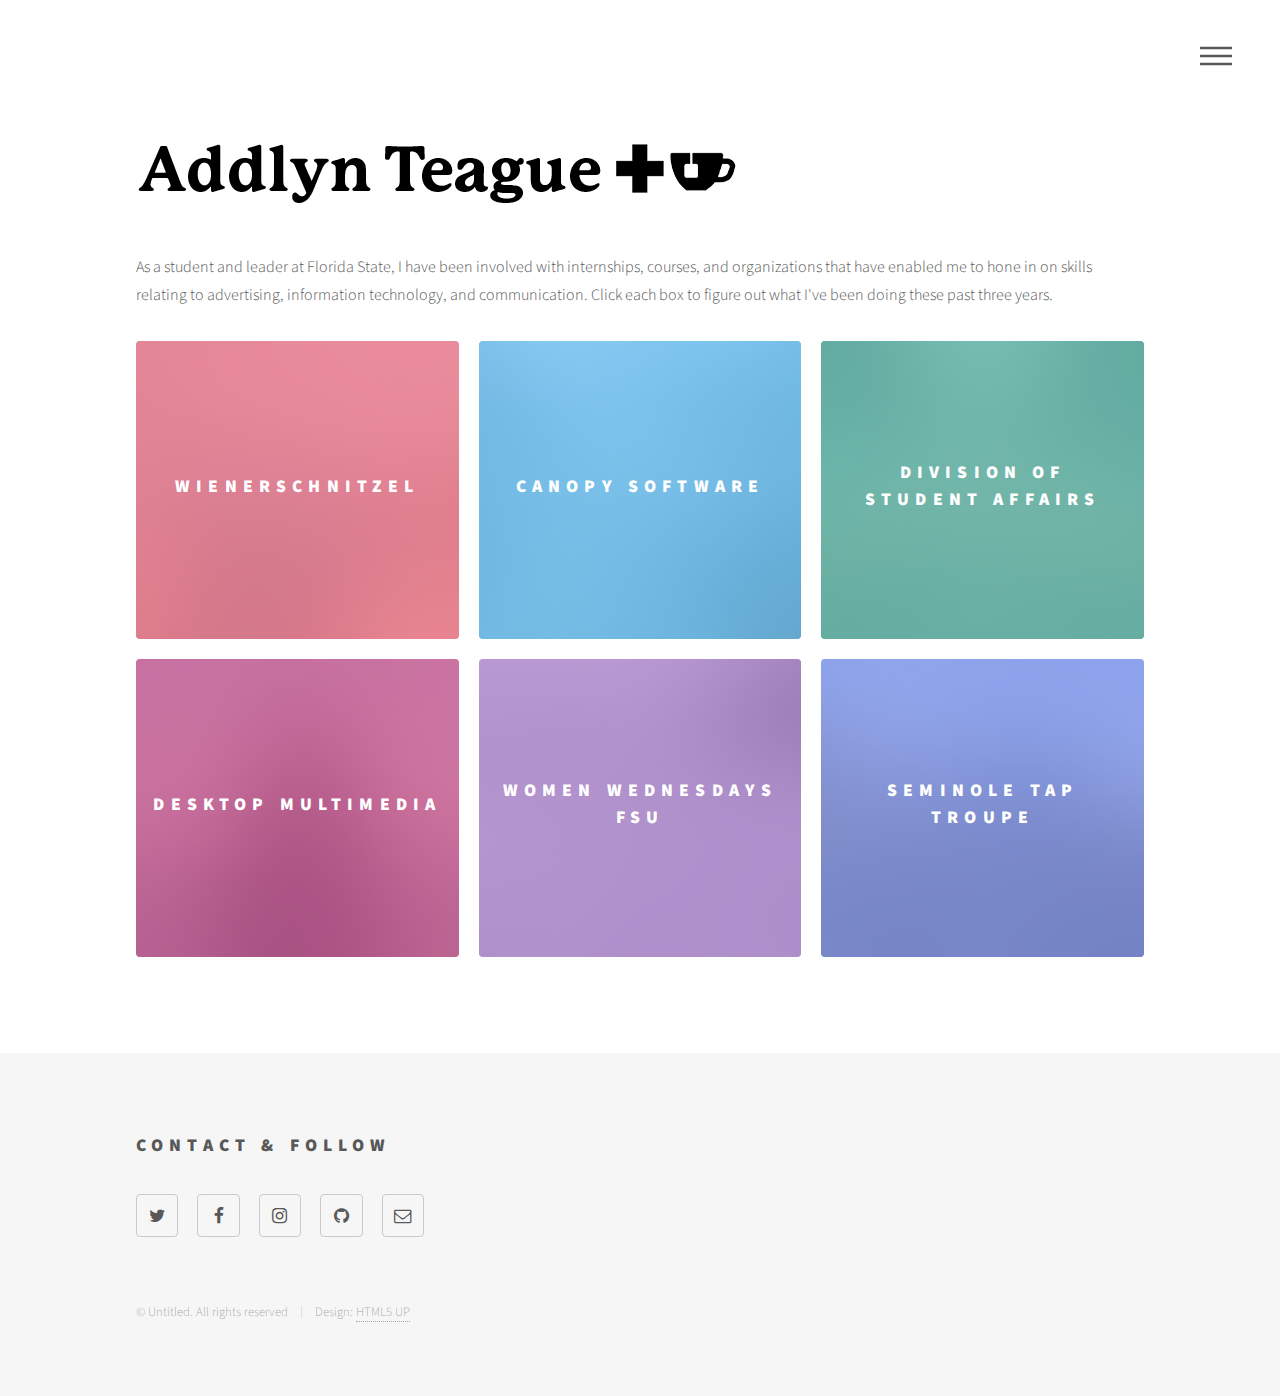
==== commit 4940c26c: "Update index.html" ====
--- a/index.html
+++ b/index.html
@@ -112,7 +112,6 @@
 										</div>
 									</a>
 								</article>
-										<img src="images/pic09.jpg" alt="" />
 							</section>
 						</div>
 					</div>
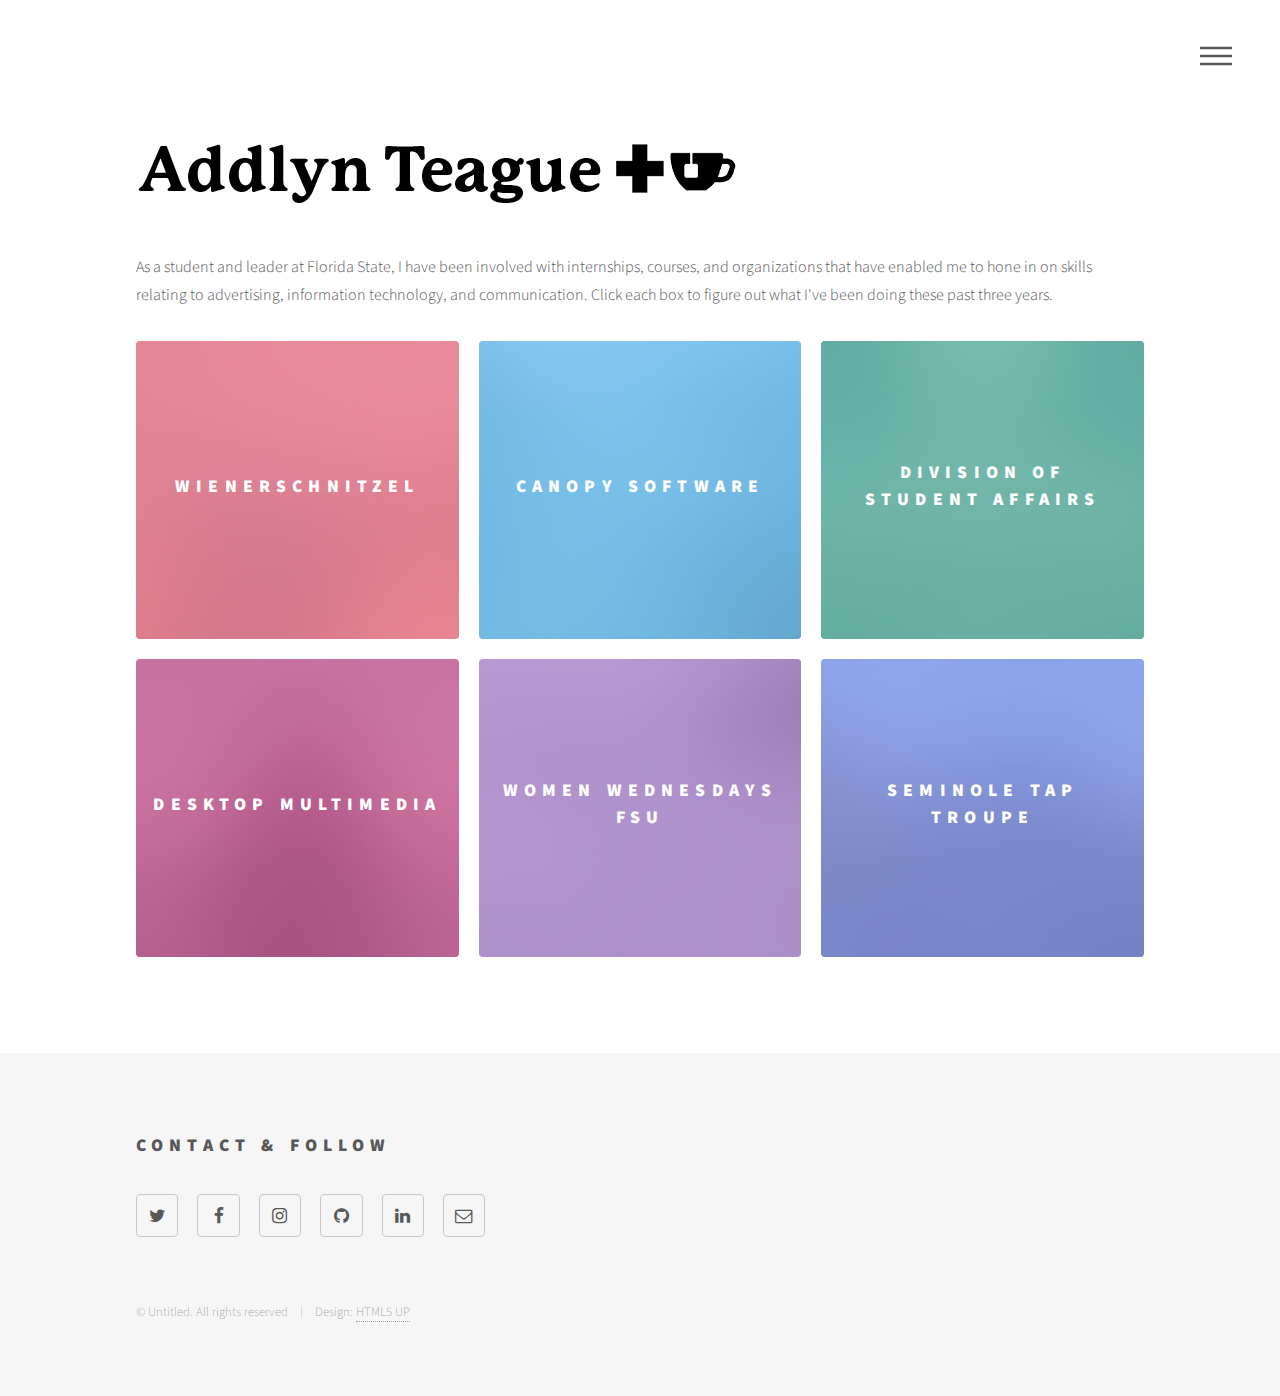
==== commit 50692a5b: "623" ====
--- a/index.html
+++ b/index.html
@@ -6,7 +6,7 @@
 -->
 <html>
 	<head>
-		<title>ADDLYN TEAGUE</title>
+		<title>Addlyn Teague</title>
 		<meta charset="utf-8" />
 		<meta name="viewport" content="width=device-width, initial-scale=1, user-scalable=no" />
 		<link rel="stylesheet" href="assets/css/main.css" />
@@ -127,6 +127,7 @@
 									<li><a href="https://www.facebook.com/addlyn.teague" class="icon style2 fa-facebook" target="_blank"><span class="label">Facebook</span></a></li>
 									<li><a href="https://www.instagram.com/add_tea/" class="icon style2 fa-instagram" target="_blank"><span class="label">Instagram</span></a></li>
 									<li><a href="https://github.com/addlynteague" class="icon style2 fa-github" target="_blank"><span class="label">GitHub</span></a></li>
+									<li><a href="https://linkedin.com/in/addlynteague" class="icon style2 fa-linkedin" target="_blank"><span class="label">LinkedIn</span></a></li>
 									<li><a href="mailto:abt16@my.fsu.edu" class="icon style2 fa-envelope-o"><span class="label">Email</span></a></li>
 								</ul>
 							</section>
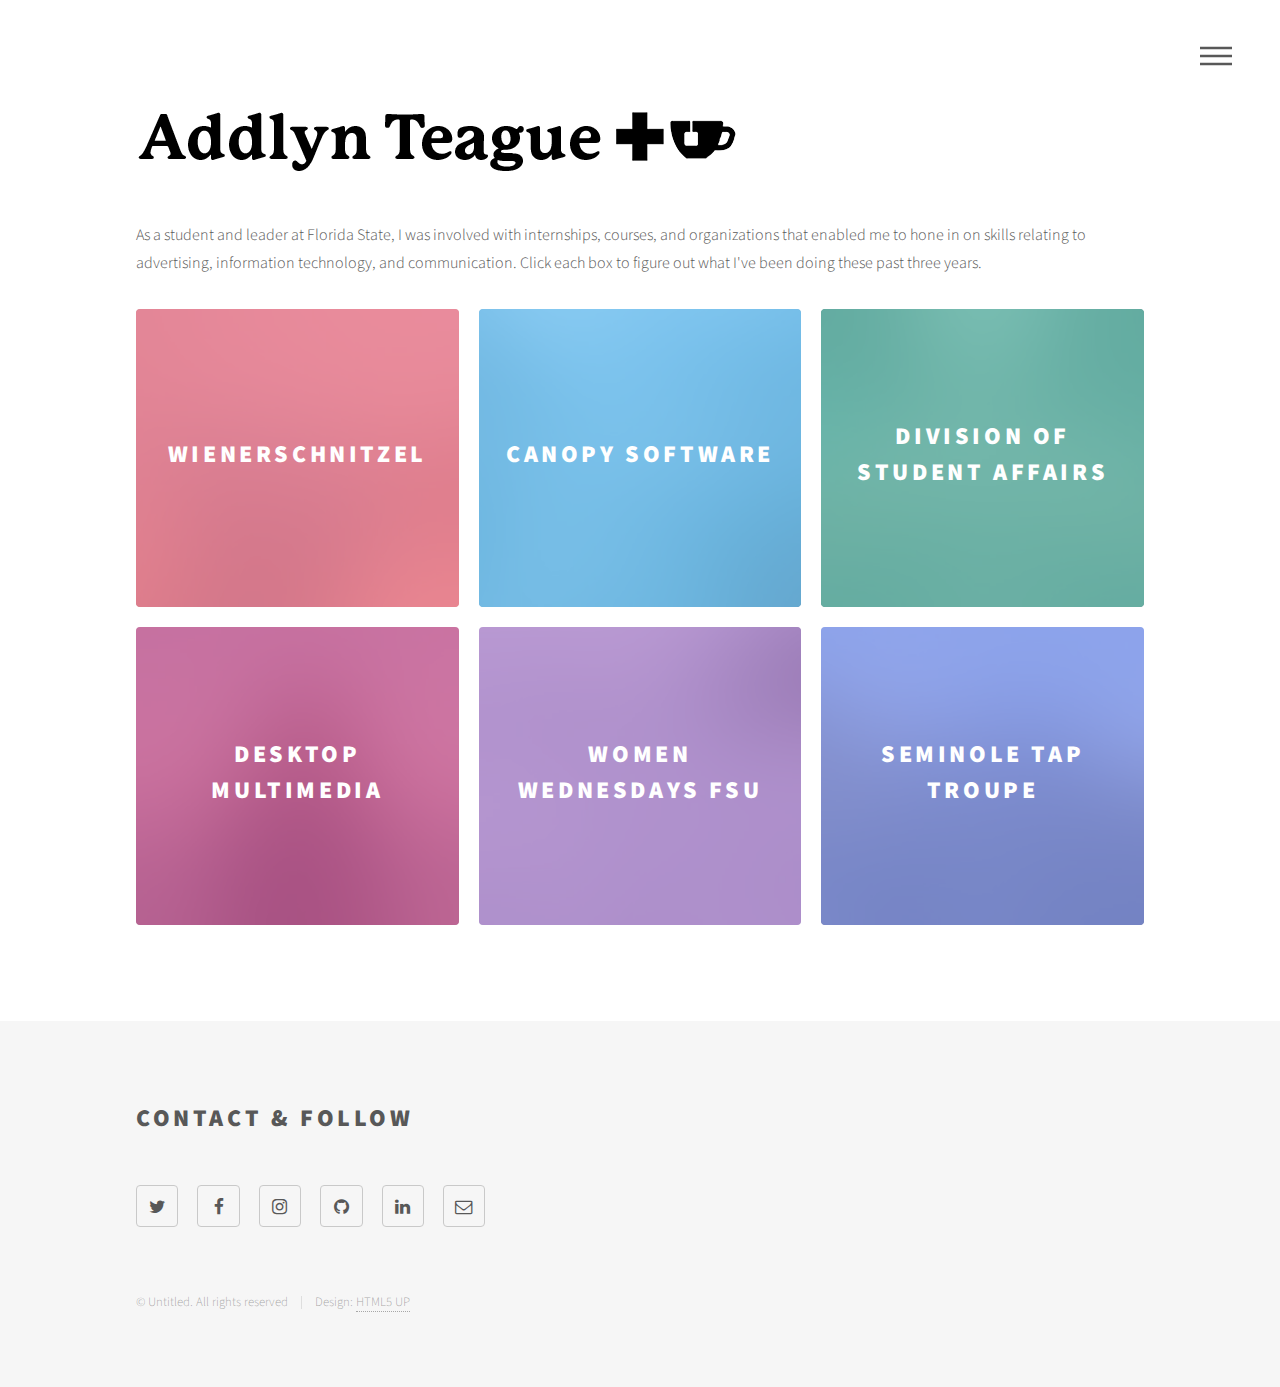
==== commit f6bfc491: "hi" ====
--- a/index.html
+++ b/index.html
@@ -7,6 +7,7 @@
 <html>
 	<head>
 		<title>Addlyn Teague</title>
+		<link rel="shortcut icon" type="image/png" href="images/favicon.ico">
 		<meta charset="utf-8" />
 		<meta name="viewport" content="width=device-width, initial-scale=1, user-scalable=no" />
 		<link rel="stylesheet" href="assets/css/main.css" />
@@ -40,7 +41,7 @@
 						<h2>Menu</h2>
 						<ul>
 							<li><a href="index.html">Home</a></li>
-							<li><a href="https://documentcloud.adobe.com/link/track?uri=urn%3Aaaid%3Ascds%3AUS%3A9b84109b-3d82-4b96-ab86-ff96315342b9" target="_blank">Resume</a></li>
+							<li><a href="https://documentcloud.adobe.com/link/track?uri=urn%3Aaaid%3Ascds%3AUS%3A3c3f0908-93db-43ae-9706-9df8cc0edf19" target="_blank">Resume</a></li>
 							<li><a href="about.html">About</a></li>
 						</ul>
 					</nav>
@@ -49,7 +50,7 @@
 					<div id="main">
 						<div class="inner">
 							<header>
-								<p>As a student and leader at Florida State, I have been involved with internships, courses, and organizations that have enabled me to hone in on skills relating to advertising, information technology, and communication. Click each box to figure out what I've been doing these past three years.</p>
+								<p>As a student and leader at Florida State, I was involved with internships, courses, and organizations that enabled me to hone in on skills relating to advertising, information technology, and communication. Click each box to figure out what I've been doing these past three years.</p>
 							</header>
 							<section class="tiles">
 								<article class="style1">
--- a/assets/css/main.css
+++ b/assets/css/main.css
@@ -164,10 +164,11 @@
 
 	p {
 		margin: 0 0 2em 0;
+
 	}
 
 	h1 {
-		font-size: 2.75em;
+		font-size: 2.8em;
 		font-weight: 700;
 		line-height: 1.3;
 		margin: 0 0 1em 0;
@@ -200,7 +201,7 @@
 		line-height: 1.5;
 		margin: 0 0 2em 0;
 		text-transform: uppercase;
-		letter-spacing: 0.35em;
+		letter-spacing: 0.15em;
 	}
 
 		h2 a, h3 a, h4 a, h5 a, h6 a {
@@ -208,7 +209,7 @@
 		}
 
 	h2 {
-		font-size: 1.1em;
+		font-size: 1.5em;
 	}
 
 	h3 {
@@ -2807,7 +2808,7 @@
 /* Header */
 
 	#header {
-		padding: 8em 0 0.1em 0 ;
+		padding: 6em 0 0.1em 0 ;
 	}
 
 		#header .logo {
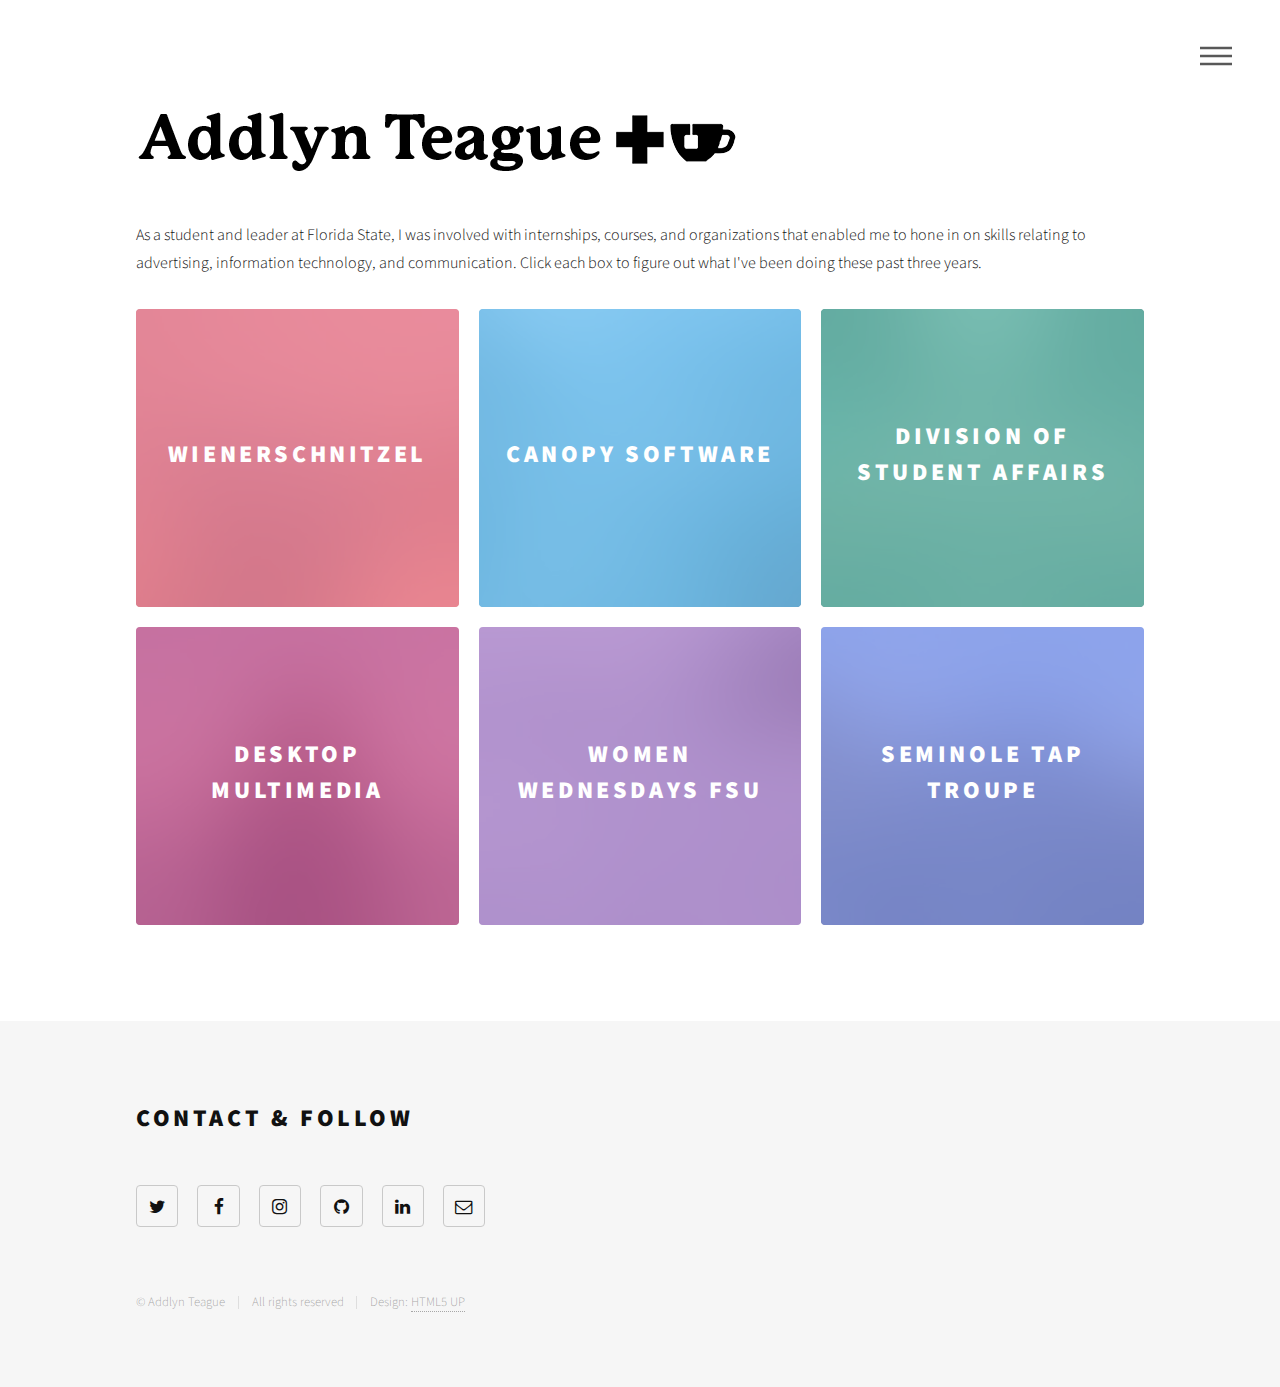
==== commit 4e1915fc: "two days" ====
--- a/index.html
+++ b/index.html
@@ -7,7 +7,7 @@
 <html>
 	<head>
 		<title>Addlyn Teague</title>
-		<link rel="shortcut icon" type="image/png" href="images/favicon.ico">
+		<link rel="shortcut icon" type="image/png" href="images/logo.png">
 		<meta charset="utf-8" />
 		<meta name="viewport" content="width=device-width, initial-scale=1, user-scalable=no" />
 		<link rel="stylesheet" href="assets/css/main.css" />
@@ -133,7 +133,7 @@
 								</ul>
 							</section>
 							<ul class="copyright">
-								<li>&copy; Untitled. All rights reserved</li><li>Design: <a href="http://html5up.net">HTML5 UP</a></li>
+								<li>&copy; Addlyn Teague</li><li>All rights reserved</li><li>Design: <a href="http://html5up.net">HTML5 UP</a></li>
 							</ul>
 						</div>
 					</footer>
--- a/assets/css/main.css
+++ b/assets/css/main.css
@@ -116,7 +116,7 @@
 /* Type */
 
 	body, input, select, textarea {
-		color: #585858;
+		color: #111111;
 		font-family: "Source Sans Pro", Helvetica, sans-serif;
 		font-size: 16pt;
 		font-weight: 300;
@@ -3305,4 +3305,100 @@
 				padding: 0 1.25em;
 			}
 
-		}+		}
+		
+		
+		* {box-sizing:border-box}
+
+/* Slideshow container */
+.slideshow-container {
+  max-width: 900px;
+  position: relative;
+  margin: auto;
+}
+
+/* Hide the images by default */
+.mySlides {
+  display: none;
+}
+
+/* Next & previous buttons */
+.prev, .next {
+  cursor: pointer;
+  position: absolute;
+  top: 50%;
+  width: auto;
+  margin-top: -22px;
+  padding: 16px;
+  color: white;
+  font-weight: bold;
+  font-size: 18px;
+  transition: 0.6s ease;
+  border-radius: 0 3px 3px 0;
+  user-select: none;
+}
+
+/* Position the "next button" to the right */
+.next {
+  right: 0;
+  border-radius: 3px 0 0 3px;
+}
+
+/* On hover, add a black background color with a little bit see-through */
+.prev:hover, .next:hover {
+  background-color: rgba(0,0,0,0.8);
+}
+
+/* Caption text */
+.text {
+  color: #f2f2f2;
+  font-size: 15px;
+  padding: 8px 12px;
+  position: absolute;
+  bottom: 8px;
+  width: 100%;
+  text-align: center;
+}
+
+/* Number text (1/3 etc) */
+.numbertext {
+  color: #f2f2f2;
+  font-size: 12px;
+  padding: 8px 12px;
+  position: absolute;
+  top: 0;
+}
+
+/* The dots/bullets/indicators */
+.dot {
+  cursor: pointer;
+  height: 15px;
+  width: 15px;
+  margin: 0 2px;
+  background-color: #bbb;
+  border-radius: 50%;
+  display: inline-block;
+  transition: background-color 0.6s ease;
+}
+
+.active, .dot:hover {
+  background-color: #717171;
+}
+
+/* Fading animation */
+.fade {
+  -webkit-animation-name: fade;
+  -webkit-animation-duration: 1.5s;
+  animation-name: fade;
+  animation-duration: 1.5s;
+}
+
+@-webkit-keyframes fade {
+  from {opacity: .4} 
+  to {opacity: 1}
+}
+
+@keyframes fade {
+  from {opacity: .4} 
+  to {opacity: 1}
+}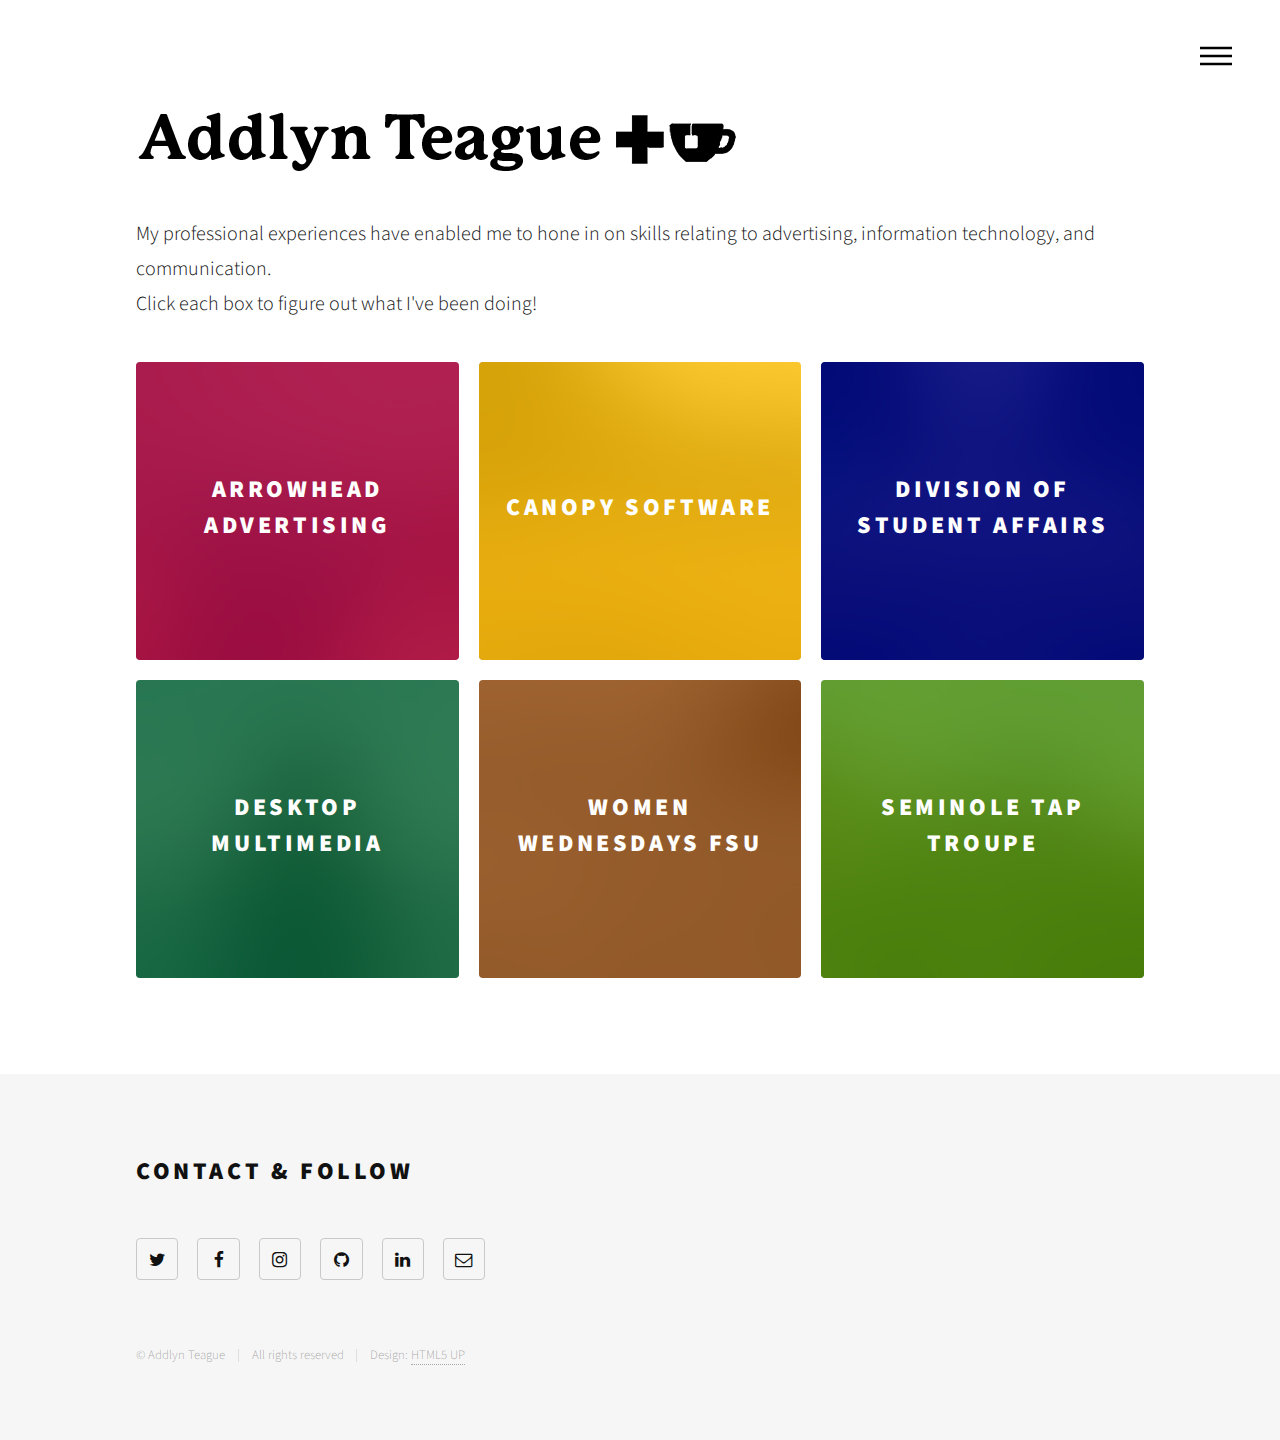
==== commit 35df0618: "colorsyellow" ====
--- a/index.html
+++ b/index.html
@@ -50,7 +50,7 @@
 					<div id="main">
 						<div class="inner">
 							<header>
-								<p>As a student and leader at Florida State, I was involved with internships, courses, and organizations that enabled me to hone in on skills relating to advertising, information technology, and communication. Click each box to figure out what I've been doing these past three years.</p>
+								<p style="font-size:20px;">My professional experiences have enabled me to hone in on skills relating to advertising, information technology, and communication. <br>Click each box to figure out what I've been doing!</p>
 							</header>
 							<section class="tiles">
 								<article class="style1">
@@ -58,14 +58,14 @@
 										<img src="images/pic01.jpg" alt="" />
 									</span>
 									<a href="wienerschnitzel.html">
-										<h2>Wienerschnitzel</h2>
+										<h2>Arrowhead Advertising</h2>
 										<div class="content">
 										</div>
 									</a>
 								</article>
 								<article class="style2">
 									<span class="image">
-										<img src="images/pic02.jpg" alt="" />
+										<img src="images/pic10.jpg" alt="" />
 									</span>
 									<a href="canopy.html">
 										<h2>Canopy Software</h2>
--- a/assets/css/main.css
+++ b/assets/css/main.css
@@ -33,6 +33,12 @@
 	line-height: 1;
 }
 
+iframe {
+	margin-left: 70px;
+	padding: 40px;
+	border: 0;
+}
+
 ol, ul {
 	list-style: none;
 }
@@ -151,7 +157,7 @@
 
 		a:hover {
 			border-bottom-color: transparent;
-			color: #f2849e !important;
+			color: #ffbf00 !important;
 		}
 
 	strong, b {
@@ -1841,8 +1847,8 @@
 			}
 
 			.icon.style2:hover {
-				color: #f2849e;
-				border-color: #f2849e;
+				color: #ffbf00;
+				border-color: #ffbf00;
 			}
 
 			.icon.style2:active {
@@ -2155,8 +2161,8 @@
 		input[type="tel"]:focus,
 		select:focus,
 		textarea:focus {
-			border-bottom-color: #f2849e;
-			box-shadow: inset 0 -1px 0 0 #f2849e;
+			border-bottom-color: #ffbf00;
+			box-shadow: inset 0 -1px 0 0 #ffbf00;
 		}
 
 	select {
@@ -2255,8 +2261,8 @@
 
 		input[type="checkbox"]:focus + label:before,
 		input[type="radio"]:focus + label:before {
-			border-color: #f2849e;
-			box-shadow: 0 0 0 1px #f2849e;
+			border-color: #ffbf00;
+			box-shadow: 0 0 0 1px #ffbf00;
 		}
 
 	input[type="checkbox"] + label:before {
@@ -2474,8 +2480,8 @@
 		input[type="button"]:hover,
 		button:hover,
 		.button:hover {
-			color: #f2849e !important;
-			box-shadow: inset 0 0 0 2px #f2849e;
+			color: #ffbf00 !important;
+			box-shadow: inset 0 0 0 2px #ffbf00;
 		}
 
 		input[type="submit"]:active,
@@ -2517,7 +2523,7 @@
 			input[type="button"].primary:hover,
 			button.primary:hover,
 			.button.primary:hover {
-				background-color: #f2849e;
+				background-color: #ffbf00;
 			}
 
 			input[type="submit"].primary:active,
@@ -2685,27 +2691,27 @@
 					}
 
 			.tiles article.style1 > .image:before {
-				background-color: #f2849e;
+				background-color: #AB0041;
 			}
 
 			.tiles article.style2 > .image:before {
-				background-color: #7ecaf6;
+				background-color: #ffbf00;
 			}
 
 			.tiles article.style3 > .image:before {
-				background-color: #7bd0c1;
+				background-color: #00058C;
 			}
 
 			.tiles article.style4 > .image:before {
-				background-color: #c75b9b;
+				background-color: #016339;
 			}
 
 			.tiles article.style5 > .image:before {
-				background-color: #ae85ca;
+				background-color: #8C4100;
 			}
 
 			.tiles article.style6 > .image:before {
-				background-color: #8499e7;
+				background-color: #4E9100;
 			}
 
 			body:not(.is-touch) .tiles article:hover > .image {
@@ -2907,12 +2913,12 @@
 						}
 
 						#header nav ul li a[href="#menu"]:before {
-							background-image: url("data:image/svg+xml;charset=utf8,%3Csvg xmlns='http://www.w3.org/2000/svg' width='100' height='100' viewBox='0 0 100 100' preserveAspectRatio='none'%3E%3Cstyle%3Eline %7B stroke-width: 8px%3B stroke: %23f2849e%3B %7D%3C/style%3E%3Cline x1='0' y1='25' x2='100' y2='25' /%3E%3Cline x1='0' y1='50' x2='100' y2='50' /%3E%3Cline x1='0' y1='75' x2='100' y2='75' /%3E%3C/svg%3E");
+							background-image: url("data:image/svg+xml;charset=utf8,%3Csvg xmlns='http://www.w3.org/2000/svg' width='100' height='100' viewBox='0 0 100 100' preserveAspectRatio='none'%3E%3Cstyle%3Eline %7B stroke-width: 8px%3B stroke: %23ffbf00%3B %7D%3C/style%3E%3Cline x1='0' y1='25' x2='100' y2='25' /%3E%3Cline x1='0' y1='50' x2='100' y2='50' /%3E%3Cline x1='0' y1='75' x2='100' y2='75' /%3E%3C/svg%3E");
 							opacity: 0;
 						}
 
 						#header nav ul li a[href="#menu"]:after {
-							background-image: url("data:image/svg+xml;charset=utf8,%3Csvg xmlns='http://www.w3.org/2000/svg' width='100' height='100' viewBox='0 0 100 100' preserveAspectRatio='none'%3E%3Cstyle%3Eline %7B stroke-width: 8px%3B stroke: %23585858%3B %7D%3C/style%3E%3Cline x1='0' y1='25' x2='100' y2='25' /%3E%3Cline x1='0' y1='50' x2='100' y2='50' /%3E%3Cline x1='0' y1='75' x2='100' y2='75' /%3E%3C/svg%3E");
+							background-image: url("data:image/svg+xml;charset=utf8,%3Csvg xmlns='http://www.w3.org/2000/svg' width='100' height='100' viewBox='0 0 100 100' preserveAspectRatio='none'%3E%3Cstyle%3Eline %7B stroke-width: 8px%3B stroke: %23000000%3B %7D%3C/style%3E%3Cline x1='0' y1='25' x2='100' y2='25' /%3E%3Cline x1='0' y1='50' x2='100' y2='50' /%3E%3Cline x1='0' y1='75' x2='100' y2='75' /%3E%3C/svg%3E");
 							opacity: 1;
 						}
 
@@ -3057,12 +3063,12 @@
 			}
 
 			#menu > .close:before {
-				background-image: url("data:image/svg+xml;charset=utf8,%3Csvg xmlns='http://www.w3.org/2000/svg' width='100' height='100' viewBox='0 0 100 100' preserveAspectRatio='none'%3E%3Cstyle%3Eline %7B stroke-width: 8px%3B stroke: %23f2849e%3B %7D%3C/style%3E%3Cline x1='15' y1='15' x2='85' y2='85' /%3E%3Cline x1='85' y1='15' x2='15' y2='85' /%3E%3C/svg%3E");
+				background-image: url("data:image/svg+xml;charset=utf8,%3Csvg xmlns='http://www.w3.org/2000/svg' width='100' height='100' viewBox='0 0 100 100' preserveAspectRatio='none'%3E%3Cstyle%3Eline %7B stroke-width: 8px%3B stroke: %23ffbf00%3B %7D%3C/style%3E%3Cline x1='15' y1='15' x2='85' y2='85' /%3E%3Cline x1='85' y1='15' x2='15' y2='85' /%3E%3C/svg%3E");
 				opacity: 0;
 			}
 
 			#menu > .close:after {
-				background-image: url("data:image/svg+xml;charset=utf8,%3Csvg xmlns='http://www.w3.org/2000/svg' width='100' height='100' viewBox='0 0 100 100' preserveAspectRatio='none'%3E%3Cstyle%3Eline %7B stroke-width: 8px%3B stroke: %23585858%3B %7D%3C/style%3E%3Cline x1='15' y1='15' x2='85' y2='85' /%3E%3Cline x1='85' y1='15' x2='15' y2='85' /%3E%3C/svg%3E");
+				background-image: url("data:image/svg+xml;charset=utf8,%3Csvg xmlns='http://www.w3.org/2000/svg' width='100' height='100' viewBox='0 0 100 100' preserveAspectRatio='none'%3E%3Cstyle%3Eline %7B stroke-width: 8px%3B stroke: %23000000%3B %7D%3C/style%3E%3Cline x1='15' y1='15' x2='85' y2='85' /%3E%3Cline x1='85' y1='15' x2='15' y2='85' /%3E%3C/svg%3E");
 				opacity: 1;
 			}
 
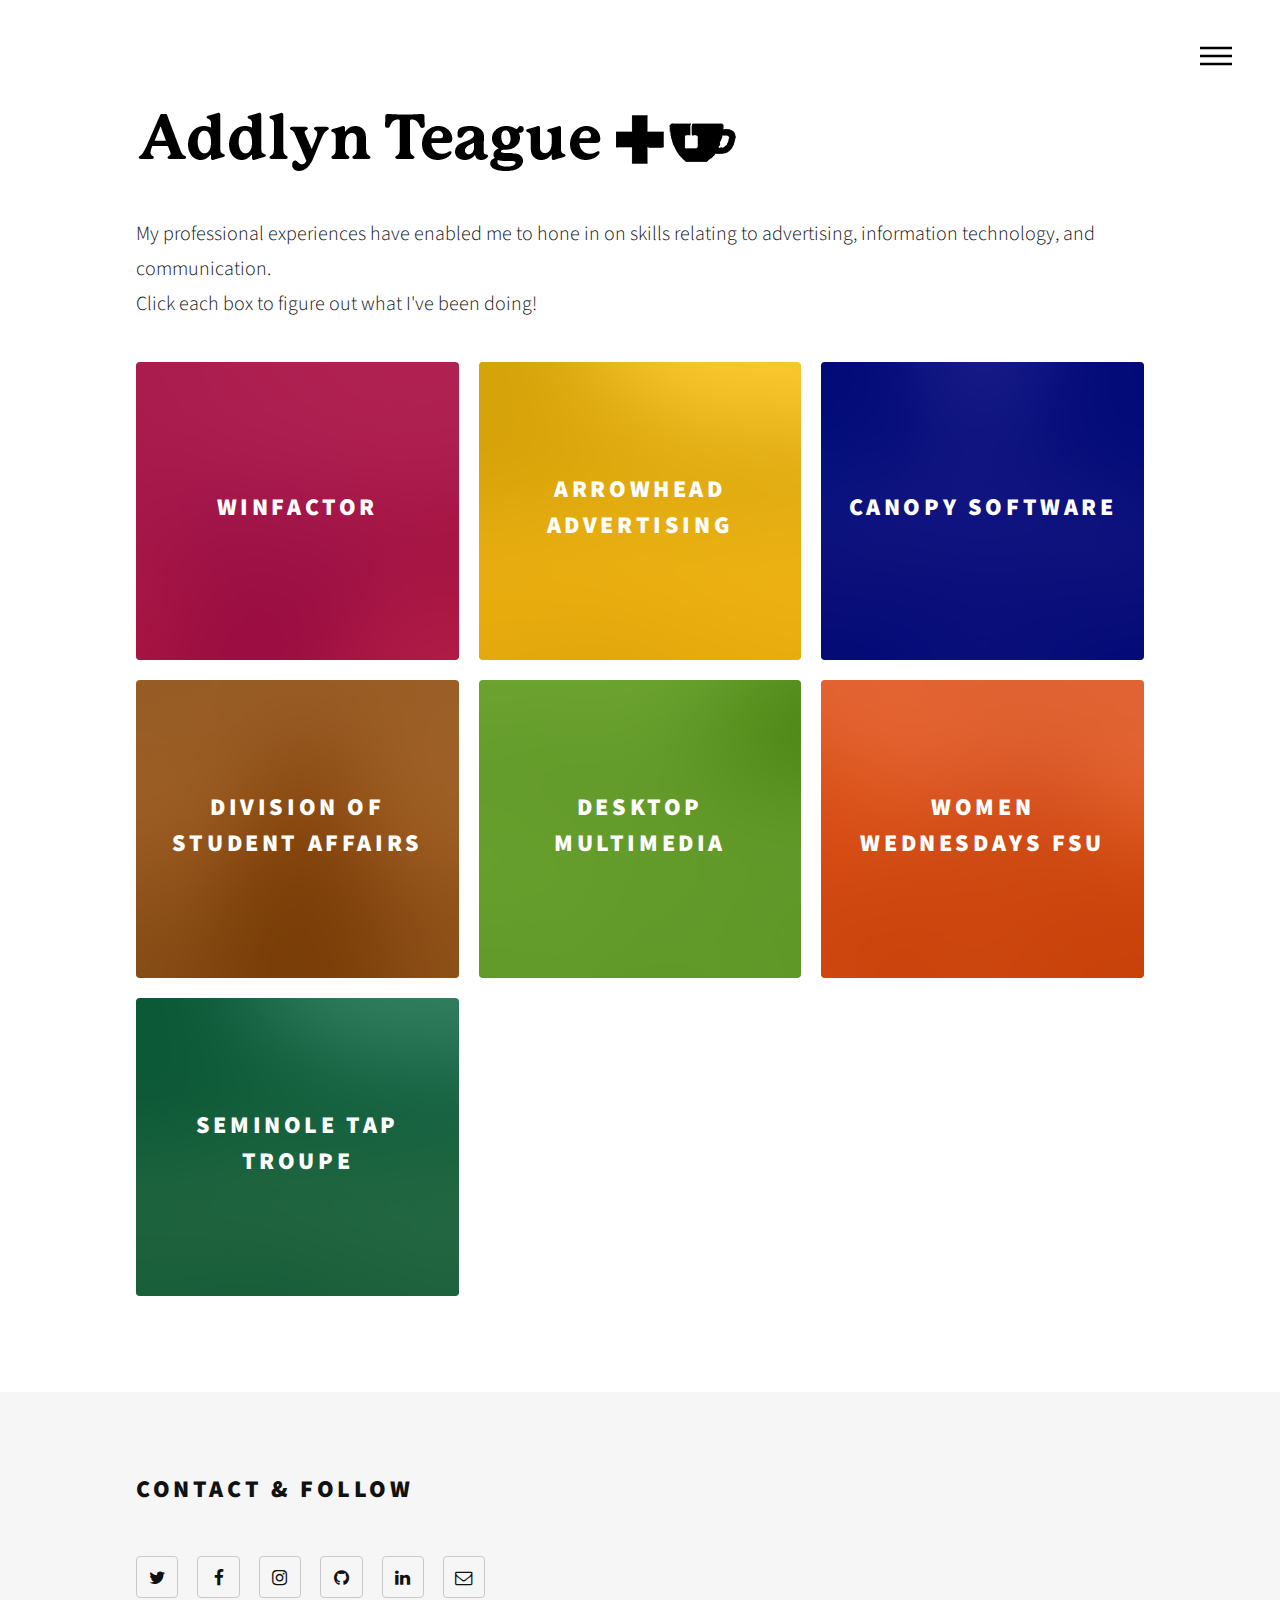
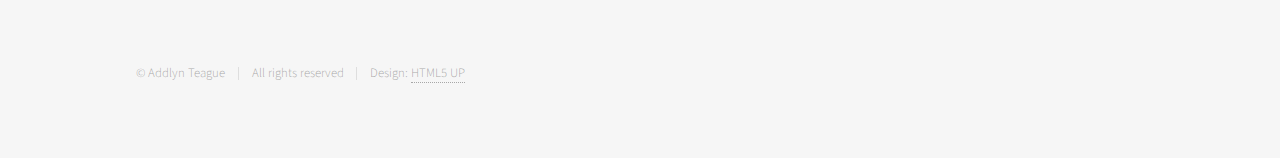
==== commit 200c3afd: "colorsresabout" ====
--- a/index.html
+++ b/index.html
@@ -41,7 +41,7 @@
 						<h2>Menu</h2>
 						<ul>
 							<li><a href="index.html">Home</a></li>
-							<li><a href="https://documentcloud.adobe.com/link/track?uri=urn%3Aaaid%3Ascds%3AUS%3A3c3f0908-93db-43ae-9706-9df8cc0edf19" target="_blank">Resume</a></li>
+							<li><a href="https://documentcloud.adobe.com/link/track?uri=urn%3Aaaid%3Ascds%3AUS%3A5002b3cf-2297-4b95-a9d9-ce858aa124d6" target="_blank">Resume</a></li>
 							<li><a href="about.html">About</a></li>
 						</ul>
 					</nav>
@@ -57,8 +57,8 @@
 									<span class="image">
 										<img src="images/pic01.jpg" alt="" />
 									</span>
-									<a href="wienerschnitzel.html">
-										<h2>Arrowhead Advertising</h2>
+									<a href="winfactor.html">
+										<h2>WinFactor</h2>
 										<div class="content">
 										</div>
 									</a>
@@ -67,8 +67,8 @@
 									<span class="image">
 										<img src="images/pic10.jpg" alt="" />
 									</span>
-									<a href="canopy.html">
-										<h2>Canopy Software</h2>
+									<a href="wienerschnitzel.html">
+										<h2>Arrowhead Advertising</h2>
 										<div class="content">
 										</div>
 									</a>
@@ -77,8 +77,8 @@
 									<span class="image">
 										<img src="images/pic03.jpg" alt="" />
 									</span>
-									<a href="division.html">
-										<h2>Division of Student Affairs</h2>
+									<a href="canopy.html">
+										<h2>Canopy Software</h2>
 										<div class="content">
 										</div>
 									</a>
@@ -87,8 +87,8 @@
 									<span class="image">
 										<img src="images/pic04.jpg" alt="" />
 									</span>
-									<a href="desktop.html">
-										<h2>Desktop Multimedia</h2>
+									<a href="division.html">
+										<h2>Division of Student Affairs</h2>
 										<div class="content">
 										</div>
 									</a>
@@ -97,8 +97,8 @@
 									<span class="image">
 										<img src="images/pic05.jpg" alt="" />
 									</span>
-									<a href="women.html">
-										<h2>Women Wednesdays FSU</h2>
+									<a href="desktop.html">
+										<h2>Desktop Multimedia</h2>
 										<div class="content">
 										</div>
 									</a>
@@ -106,6 +106,16 @@
 								<article class="style6">
 									<span class="image">
 										<img src="images/pic06.jpg" alt="" />
+									</span>
+									<a href="women.html">
+										<h2>Women Wednesdays FSU</h2>
+										<div class="content">
+										</div>
+									</a>
+								</article>
+								<article class="style7">
+									<span class="image">
+										<img src="images/pic10.jpg" alt="" />
 									</span>
 									<a href="taptroupe.html">
 										<h2>Seminole Tap Troupe</h2>
--- a/assets/css/main.css
+++ b/assets/css/main.css
@@ -2703,15 +2703,19 @@
 			}
 
 			.tiles article.style4 > .image:before {
+				background-color: #8C4100;
+			}
+
+			.tiles article.style5 > .image:before {
+				background-color: #4E9100;
+			}
+
+			.tiles article.style6 > .image:before {
+				background-color: #ED4700;
+			}
+			
+			.tiles article.style7 > .image:before {
 				background-color: #016339;
-			}
-
-			.tiles article.style5 > .image:before {
-				background-color: #8C4100;
-			}
-
-			.tiles article.style6 > .image:before {
-				background-color: #4E9100;
 			}
 
 			body:not(.is-touch) .tiles article:hover > .image {
@@ -3318,7 +3322,7 @@
 
 /* Slideshow container */
 .slideshow-container {
-  max-width: 900px;
+  max-width: 800px;
   position: relative;
   margin: auto;
 }
